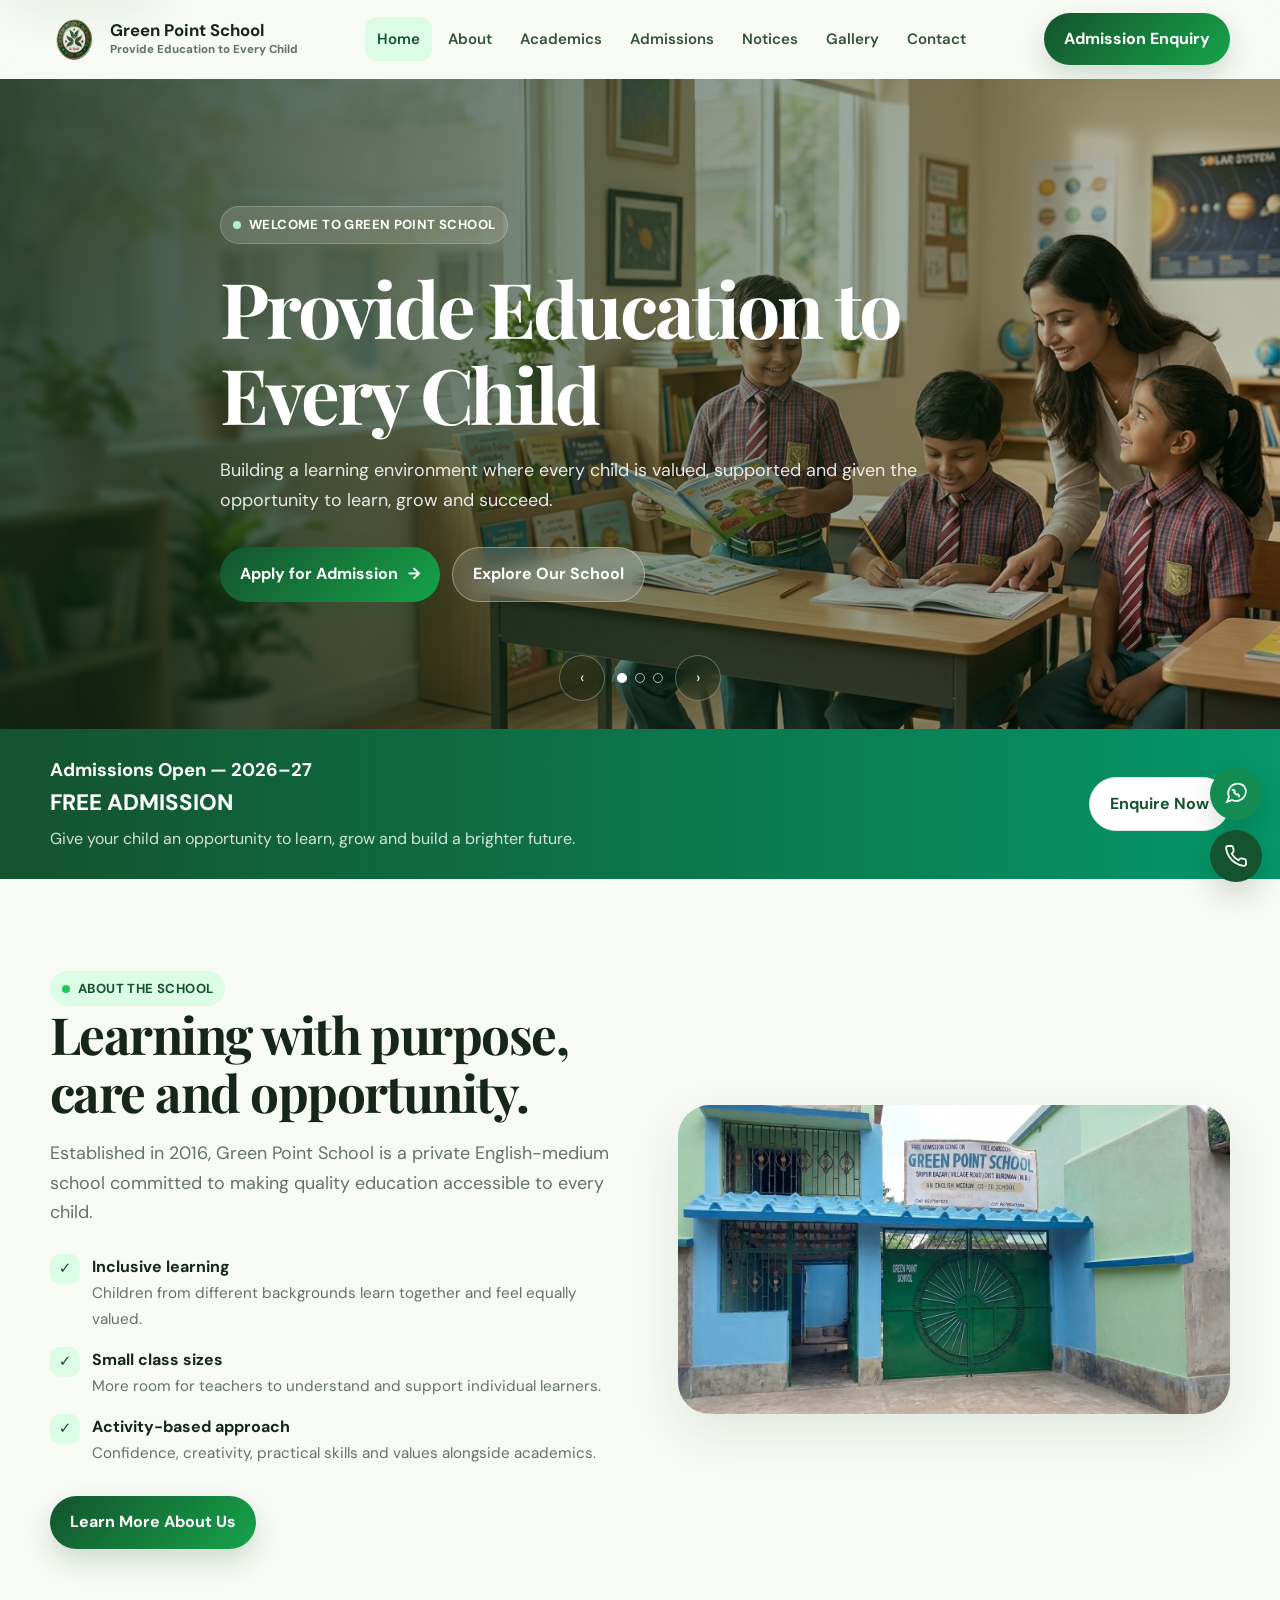
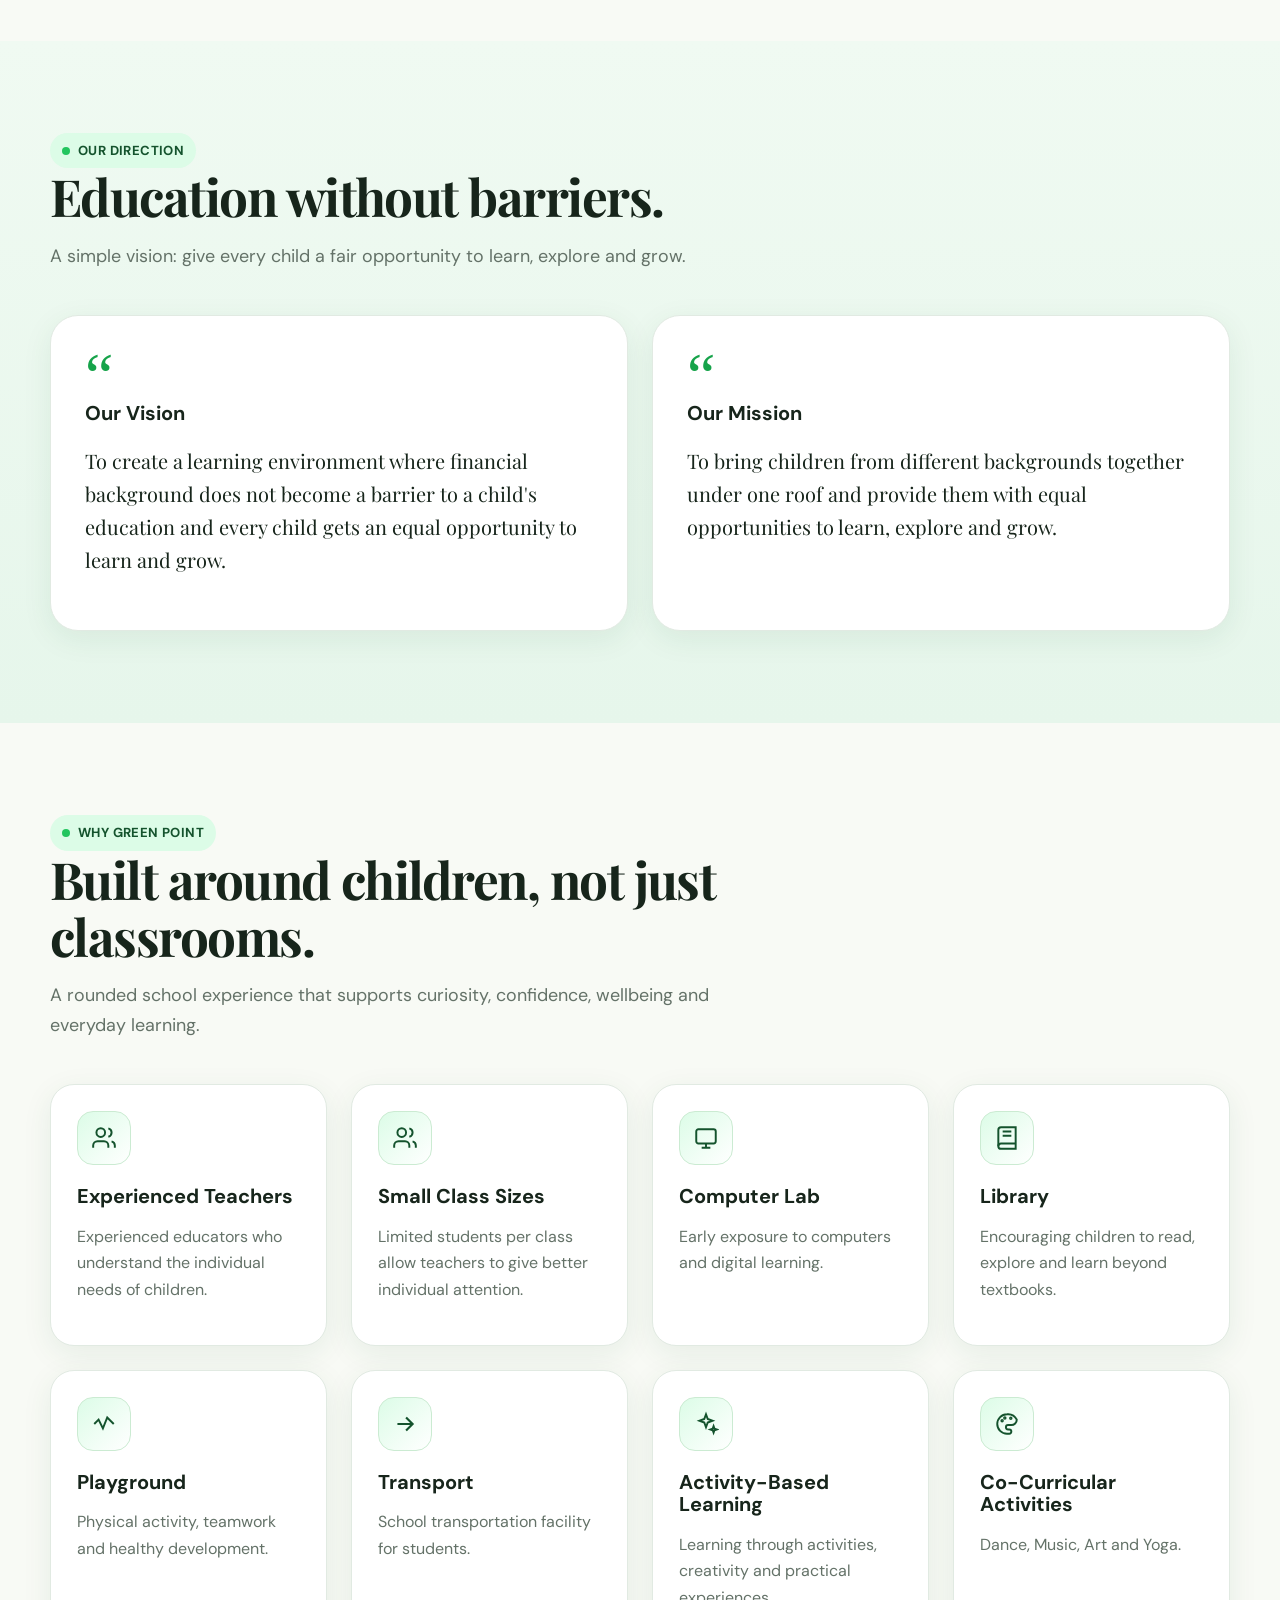
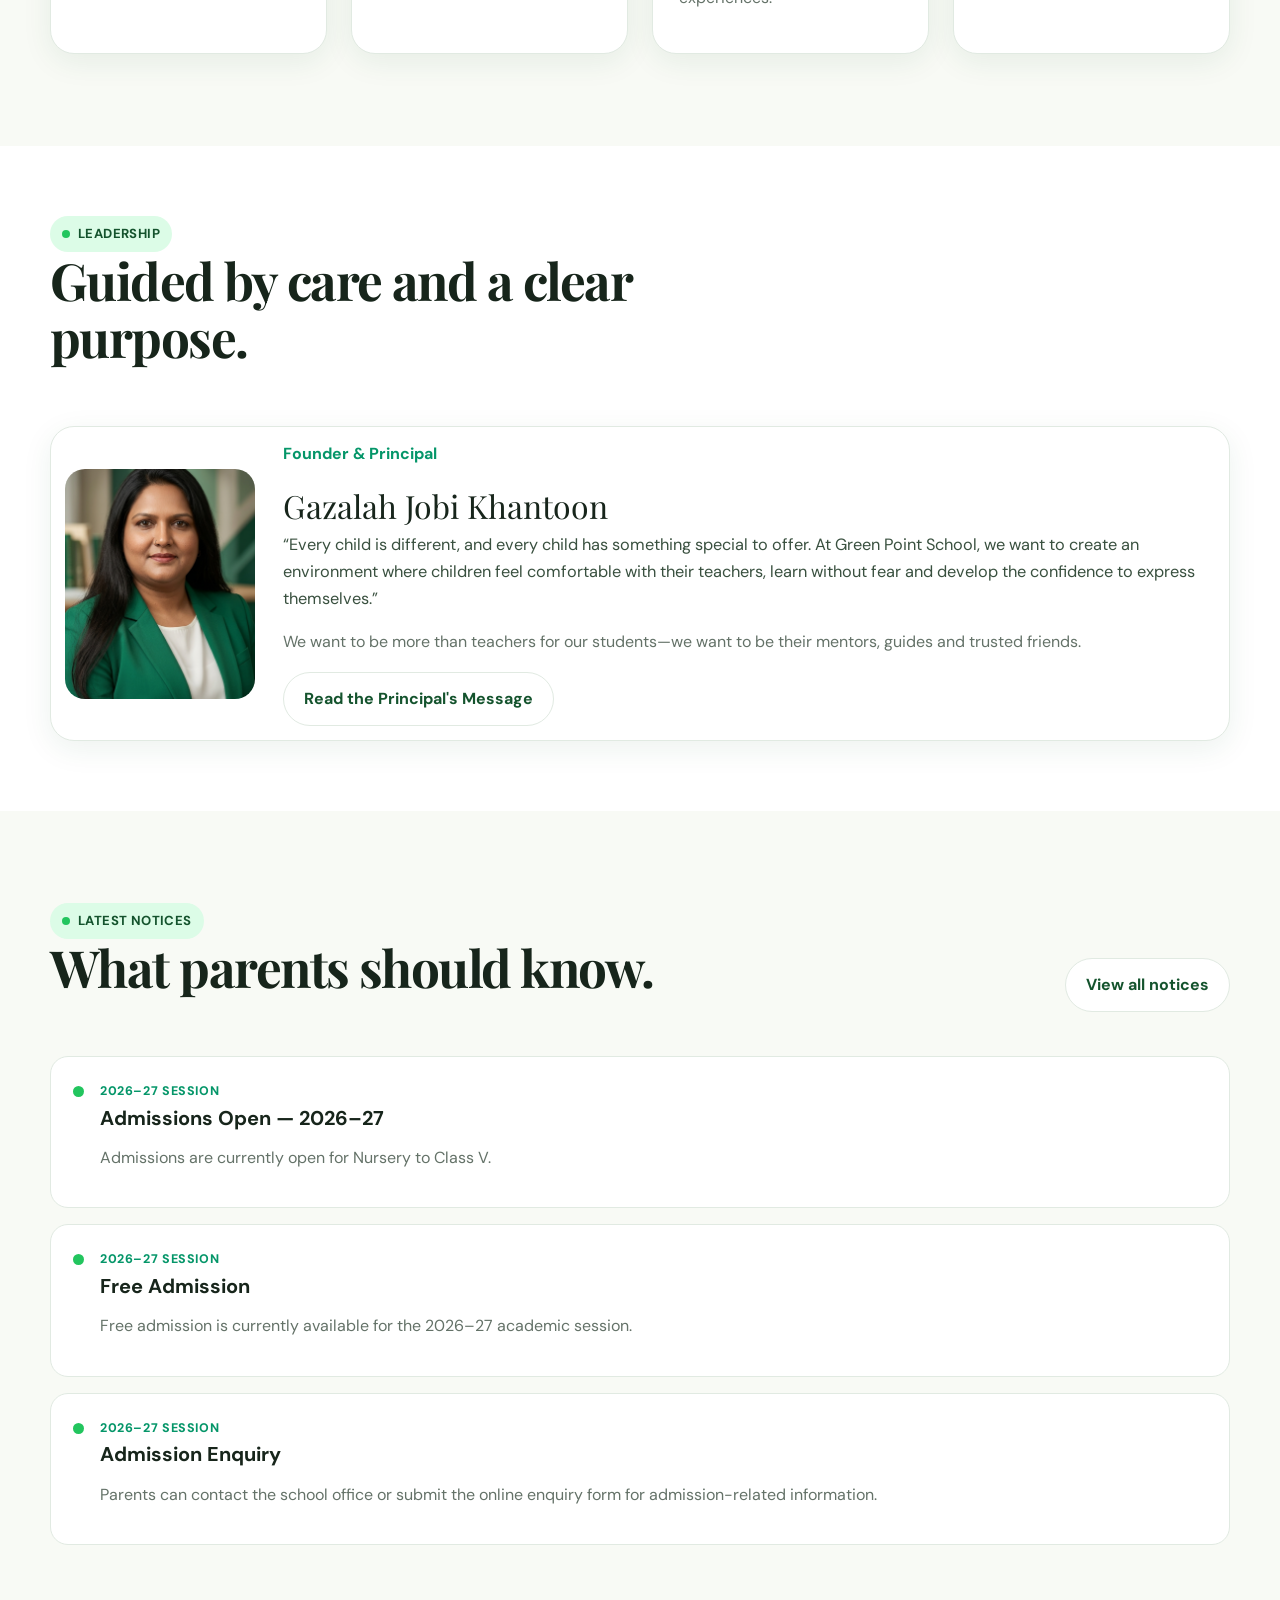
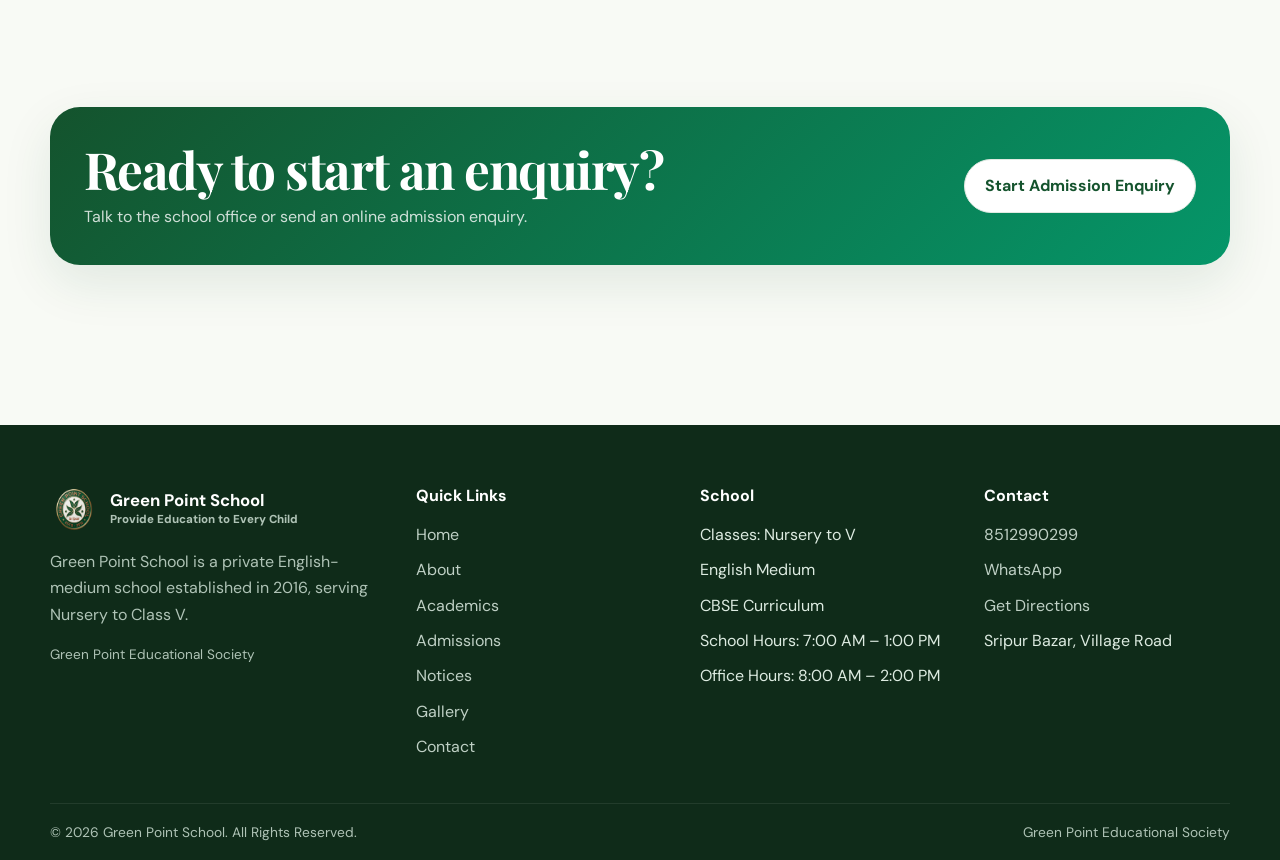
==== index.html @ 845da783 "Add files via upload" ====
<!doctype html>
<html lang="en">
<head>
<meta charset="utf-8">
<meta name="viewport" content="width=device-width, initial-scale=1">
<meta name="description" content="Green Point School, established in 2016, provides English-medium education from Nursery to Class V with a focus on accessible, child-centered and activity-based learning.">
<meta name="theme-color" content="#14532D">
<meta property="og:type" content="website">
<meta property="og:title" content="Green Point School | Quality Education for Every Child">
<meta property="og:description" content="Green Point School, established in 2016, provides English-medium education from Nursery to Class V with a focus on accessible, child-centered and activity-based learning.">
<meta property="og:url" content="https://greenpointschool.in/index.html">
<meta property="og:image" content="https://greenpointschool.in/assets/images/logo.png">
<link rel="icon" href="favicon.ico" sizes="any">
<link rel="stylesheet" href="css/style.css">
<title>Green Point School | Quality Education for Every Child</title>
</head>
<body>

<a class="skip-link" href="#main-content">Skip to content</a>
<header class="site-header"><div class="container nav">
  <a class="brand" href="index.html" aria-label="Green Point School home"><img src="assets/images/logo.png" alt="Green Point School logo"><span class="brand-text"><strong>Green Point School</strong><span>Provide Education to Every Child</span></span></a>
  <nav class="nav-links" aria-label="Primary navigation">
    <a href="index.html" class="active">Home</a><a href="about.html" class="">About</a><a href="academics.html" class="">Academics</a><a href="admissions.html" class="">Admissions</a><a href="notices.html" class="">Notices</a><a href="gallery.html" class="">Gallery</a><a href="contact.html" class="">Contact</a>
  </nav>
  <div class="nav-actions"><a class="btn btn-primary" href="admissions.html#enquiry">Admission Enquiry</a><button class="menu-toggle" type="button" aria-label="Open menu" aria-expanded="false"><span aria-hidden="true">☰</span></button></div>
</div></header>

<main id="main-content">
<section class="hero" aria-label="Welcome to Green Point School"><div class="carousel" data-carousel tabindex="0">
  <article class="slide is-active"><div class="slide-bg" style="background-image:url('assets/images/hero-1.jpg')"></div><div class="container slide-content"><span class="eyebrow">Welcome to Green Point School</span><h1>Provide Education to Every Child</h1><p>Building a learning environment where every child is valued, supported and given the opportunity to learn, grow and succeed.</p><div class="hero-actions"><a class="btn btn-primary" href="admissions.html#enquiry">Apply for Admission <span aria-hidden="true">→</span></a><a class="btn btn-ghost" href="about.html">Explore Our School</a></div></div></article>
  <article class="slide"><div class="slide-bg" style="background-image:url('assets/images/hero-2.jpg')"></div><div class="container slide-content"><span class="eyebrow">Accessible learning</span><h1>Quality Education Without Barriers</h1><p>We believe that financial circumstances should never limit a child's opportunity to receive quality education.</p><div class="hero-actions"><a class="btn btn-primary" href="about.html">Learn About Us <span aria-hidden="true">→</span></a></div></div></article>
  <article class="slide"><div class="slide-bg" style="background-image:url('assets/images/hero-3.jpg')"></div><div class="container slide-content"><span class="eyebrow">Learning beyond books</span><h1>Learn. Grow. Explore.</h1><p>From academics to creativity, sports and practical learning, we help children develop skills for life.</p><div class="hero-actions"><a class="btn btn-primary" href="academics.html">Discover Green Point School <span aria-hidden="true">→</span></a></div></div></article>
  <div class="carousel-controls"><button class="carousel-arrow" type="button" data-prev aria-label="Previous slide">‹</button><div class="carousel-dots" role="tablist" aria-label="Hero slides"><button class="carousel-dot is-active" type="button" aria-label="Go to slide 1" aria-selected="true"></button><button class="carousel-dot" type="button" aria-label="Go to slide 2" aria-selected="false"></button><button class="carousel-dot" type="button" aria-label="Go to slide 3" aria-selected="false"></button></div><button class="carousel-arrow" type="button" data-next aria-label="Next slide">›</button></div>
</div></section>
<section class="announcement"><div class="container announcement-inner"><div><strong>Admissions Open — 2026–27</strong><span class="big">FREE ADMISSION</span><p>Give your child an opportunity to learn, grow and build a brighter future.</p></div><a class="btn btn-outline" href="admissions.html#enquiry">Enquire Now</a></div></section>
<section class="section"><div class="container split"><div class="reveal"><span class="eyebrow">About the school</span><h2>Learning with purpose, care and opportunity.</h2><p class="lead">Established in 2016, Green Point School is a private English-medium school committed to making quality education accessible to every child.</p><div class="kicker-list"><div class="kicker-item"><span class="check">✓</span><div><strong>Inclusive learning</strong><span>Children from different backgrounds learn together and feel equally valued.</span></div></div><div class="kicker-item"><span class="check">✓</span><div><strong>Small class sizes</strong><span>More room for teachers to understand and support individual learners.</span></div></div><div class="kicker-item"><span class="check">✓</span><div><strong>Activity-based approach</strong><span>Confidence, creativity, practical skills and values alongside academics.</span></div></div></div><a class="btn btn-primary" href="about.html">Learn More About Us</a></div><div class="split-image reveal"><img src="assets/images/school.jpg" alt="Illustrated placeholder for the Green Point School campus"></div></div></section>
<section class="section vision"><div class="container"><div class="section-head"><div class="copy"><span class="eyebrow">Our direction</span><h2>Education without barriers.</h2><p class="lead">A simple vision: give every child a fair opportunity to learn, explore and grow.</p></div></div><div class="grid grid-2"><div class="quote-card reveal"><div class="quote-mark">“</div><h3>Our Vision</h3><p>To create a learning environment where financial background does not become a barrier to a child's education and every child gets an equal opportunity to learn and grow.</p></div><div class="quote-card reveal"><div class="quote-mark">“</div><h3>Our Mission</h3><p>To bring children from different backgrounds together under one roof and provide them with equal opportunities to learn, explore and grow.</p></div></div></div></section>
<section class="section"><div class="container"><div class="section-head"><div class="copy"><span class="eyebrow">Why Green Point</span><h2>Built around children, not just classrooms.</h2><p class="lead">A rounded school experience that supports curiosity, confidence, wellbeing and everyday learning.</p></div></div><div class="grid grid-4"><article class="card feature-card reveal"><div class="icon-wrap"><svg viewBox="0 0 24 24" fill="none" stroke="currentColor" stroke-width="1.8"><path d="M16 21v-2a4 4 0 0 0-4-4H6a4 4 0 0 0-4 4v2"/><circle cx="9" cy="7" r="4"/><path d="M22 21v-2a4 4 0 0 0-3-3.87M16 3.13a4 4 0 0 1 0 7.75"/></svg></div><h3>Experienced Teachers</h3><p class="muted">Experienced educators who understand the individual needs of children.</p></article><article class="card feature-card reveal"><div class="icon-wrap"><svg viewBox="0 0 24 24" fill="none" stroke="currentColor" stroke-width="1.8"><path d="M16 21v-2a4 4 0 0 0-4-4H6a4 4 0 0 0-4 4v2"/><circle cx="9" cy="7" r="4"/><path d="M22 21v-2a4 4 0 0 0-3-3.87M16 3.13a4 4 0 0 1 0 7.75"/></svg></div><h3>Small Class Sizes</h3><p class="muted">Limited students per class allow teachers to give better individual attention.</p></article><article class="card feature-card reveal"><div class="icon-wrap"><svg viewBox="0 0 24 24" fill="none" stroke="currentColor" stroke-width="1.8"><rect x="3" y="4" width="18" height="13" rx="2"/><path d="M8 21h8M12 17v4"/></svg></div><h3>Computer Lab</h3><p class="muted">Early exposure to computers and digital learning.</p></article><article class="card feature-card reveal"><div class="icon-wrap"><svg viewBox="0 0 24 24" fill="none" stroke="currentColor" stroke-width="1.8"><path d="M4 19.5A2.5 2.5 0 0 1 6.5 17H20"/><path d="M6.5 2H20v20H6.5A2.5 2.5 0 0 1 4 19.5v-15A2.5 2.5 0 0 1 6.5 2Z"/><path d="M8 6h8M8 10h8"/></svg></div><h3>Library</h3><p class="muted">Encouraging children to read, explore and learn beyond textbooks.</p></article><article class="card feature-card reveal"><div class="icon-wrap"><svg viewBox="0 0 24 24" fill="none" stroke="currentColor" stroke-width="1.8"><path d="m3 12 4-4 4 8 4-10 6 6"/></svg></div><h3>Playground</h3><p class="muted">Physical activity, teamwork and healthy development.</p></article><article class="card feature-card reveal"><div class="icon-wrap"><svg viewBox="0 0 24 24" fill="none" stroke="currentColor" stroke-width="2"><path d="M5 12h14M13 6l6 6-6 6"/></svg></div><h3>Transport</h3><p class="muted">School transportation facility for students.</p></article><article class="card feature-card reveal"><div class="icon-wrap"><svg viewBox="0 0 24 24" fill="none" stroke="currentColor" stroke-width="1.8"><path d="m12 3 1.6 4.4L18 9l-4.4 1.6L12 15l-1.6-4.4L6 9l4.4-1.6L12 3Z"/><path d="m19 14 .8 2.2L22 17l-2.2.8L19 20l-.8-2.2L16 17l2.2-.8L19 14Z"/></svg></div><h3>Activity-Based Learning</h3><p class="muted">Learning through activities, creativity and practical experiences.</p></article><article class="card feature-card reveal"><div class="icon-wrap"><svg viewBox="0 0 24 24" fill="none" stroke="currentColor" stroke-width="1.8"><path d="M12 3a9 9 0 1 0 0 18h2a2 2 0 1 0 0-4h-1a2 2 0 0 1 0-4h3a5 5 0 0 0 5-5 9 9 0 0 0-9-5Z"/><circle cx="7.5" cy="9" r=".7"/><circle cx="10" cy="6.5" r=".7"/><circle cx="15.5" cy="6.7" r=".7"/></svg></div><h3>Co-Curricular Activities</h3><p class="muted">Dance, Music, Art and Yoga.</p></article></div></div></section>
<section class="section section-tight surface"><div class="container"><div class="section-head"><div class="copy"><span class="eyebrow">Leadership</span><h2>Guided by care and a clear purpose.</h2></div></div><article class="card person-card reveal"><img src="assets/images/principal.jpg" alt="Illustrated placeholder portrait of Gazalah Jobi Khantoon"><div><div class="role">Founder & Principal</div><div class="name">Gazalah Jobi Khantoon</div><blockquote>“Every child is different, and every child has something special to offer. At Green Point School, we want to create an environment where children feel comfortable with their teachers, learn without fear and develop the confidence to express themselves.”</blockquote><p class="muted">We want to be more than teachers for our students—we want to be their mentors, guides and trusted friends.</p><a class="btn btn-outline" href="about.html#principal">Read the Principal's Message</a></div></article></div></section>
<section class="section"><div class="container"><div class="section-head"><div class="copy"><span class="eyebrow">Latest notices</span><h2>What parents should know.</h2></div><a class="btn btn-outline" href="notices.html">View all notices</a></div><div class="notice-list"><article class="notice reveal"><span class="dot" aria-hidden="true"></span><div><time>2026–27 Session</time><h3>Admissions Open — 2026–27</h3><p class="muted">Admissions are currently open for Nursery to Class V.</p></div></article><article class="notice reveal"><span class="dot" aria-hidden="true"></span><div><time>2026–27 Session</time><h3>Free Admission</h3><p class="muted">Free admission is currently available for the 2026–27 academic session.</p></div></article><article class="notice reveal"><span class="dot" aria-hidden="true"></span><div><time>2026–27 Session</time><h3>Admission Enquiry</h3><p class="muted">Parents can contact the school office or submit the online enquiry form for admission-related information.</p></div></article></div></div></section>
<section class="section-tight"><div class="container cta-band"><div><h2>Ready to start an enquiry?</h2><p>Talk to the school office or send an online admission enquiry.</p></div><a class="btn btn-outline" href="admissions.html#enquiry">Start Admission Enquiry</a></div></section>
</main>

<footer class="site-footer"><div class="container footer-top">
  <div class="footer-brand"><a class="brand" href="index.html"><img src="assets/images/logo.png" alt="Green Point School logo"><span class="brand-text"><strong style="color:#fff">Green Point School</strong><span style="color:#AFC3B6">Provide Education to Every Child</span></span></a><p>Green Point School is a private English-medium school established in 2016, serving Nursery to Class V.</p><p class="social-note">Green Point Educational Society</p></div>
  <div class="footer-col"><h3>Quick Links</h3><div class="footer-links"><a href="index.html">Home</a><a href="about.html">About</a><a href="academics.html">Academics</a><a href="admissions.html">Admissions</a><a href="notices.html">Notices</a><a href="gallery.html">Gallery</a><a href="contact.html">Contact</a></div></div>
  <div class="footer-col"><h3>School</h3><div class="footer-links"><span>Classes: Nursery to V</span><span>English Medium</span><span>CBSE Curriculum</span><span>School Hours: 7:00 AM – 1:00 PM</span><span>Office Hours: 8:00 AM – 2:00 PM</span></div></div>
  <div class="footer-col"><h3>Contact</h3><div class="footer-links"><a href="tel:+918512990299">8512990299</a><a href="https://wa.me/918512990299?text=Hello%2C%20I%20would%20like%20to%20enquire%20about%20Green%20Point%20School." target="_blank" rel="noopener">WhatsApp</a><a href="https://maps.app.goo.gl/cRC63oE7Xz1ttRHz8" target="_blank" rel="noopener">Get Directions</a><span>Sripur Bazar, Village Road</span></div></div>
</div><div class="container footer-bottom"><span>© <span data-current-year>2026</span> Green Point School. All Rights Reserved.</span><span>Green Point Educational Society</span></div></footer>
<div class="floating-actions" aria-label="Quick contact"><a class="float-btn float-wa" href="https://wa.me/918512990299?text=Hello%2C%20I%20would%20like%20to%20enquire%20about%20Green%20Point%20School." target="_blank" rel="noopener" aria-label="Chat on WhatsApp"><svg viewBox="0 0 24 24" fill="none" stroke="currentColor" stroke-width="1.8"><path d="M20 4a9.5 9.5 0 0 0-15 11l-2 5 5-2a9.5 9.5 0 0 0 12-14Z"/><path d="M8 8.5c.4-.8 1-.8 1.4-.6l1 .7c.3.2.4.5.2.9l-.4.8c.6 1 1.4 1.8 2.5 2.4l.7-.4c.4-.2.7-.1.9.2l.7 1c.3.4.2 1-.6 1.4"/></svg></a><a class="float-btn float-call" href="tel:+918512990299" aria-label="Call Green Point School"><svg viewBox="0 0 24 24" fill="none" stroke="currentColor" stroke-width="1.8"><path d="M22 16.9v3a2 2 0 0 1-2.2 2 19.8 19.8 0 0 1-8.6-3.1 19.5 19.5 0 0 1-6-6A19.8 19.8 0 0 1 2.1 4.2 2 2 0 0 1 4.1 2h3a2 2 0 0 1 2 1.7l.5 2.8a2 2 0 0 1-.6 1.8L7.7 9.6a16 16 0 0 0 6.7 6.7l1.3-1.3a2 2 0 0 1 1.8-.6l2.8.5A2 2 0 0 1 22 16.9Z"/></svg></a></div>

<script src="js/config.js"></script><script src="js/script.js"></script>
</body>
</html>
---- css/style.css ----
@import url('https://fonts.googleapis.com/css2?family=DM+Sans:wght@400;500;600;700&family=Playfair+Display:wght@600;700&display=swap');
:root{--deep:#14532D;--green:#16A34A;--emerald:#059669;--lime:#22C55E;--light:#DCFCE7;--cream:#F8FAF5;--ink:#17251B;--muted:#647268;--white:#fff;--line:#E1EAE2;--shadow:0 18px 50px rgba(20,83,45,.10);--shadow-soft:0 8px 30px rgba(20,83,45,.08);--radius:24px;--radius-sm:16px;--container:1180px}
*{box-sizing:border-box}html{scroll-behavior:smooth}body{margin:0;font-family:'DM Sans',system-ui,-apple-system,BlinkMacSystemFont,'Segoe UI',sans-serif;color:var(--ink);background:var(--cream);line-height:1.65;overflow-x:hidden}img{max-width:100%;display:block}a{color:inherit;text-decoration:none}button,input,select,textarea{font:inherit}button{cursor:pointer}.container{width:min(var(--container),calc(100% - 32px));margin-inline:auto}.section{padding:92px 0}.section-tight{padding:70px 0}.eyebrow{display:inline-flex;align-items:center;gap:8px;padding:7px 12px;border-radius:999px;background:var(--light);color:var(--deep);font-weight:700;font-size:.82rem;letter-spacing:.03em;text-transform:uppercase}.eyebrow::before{content:'';width:8px;height:8px;border-radius:50%;background:var(--lime)}h1,h2,h3,h4{line-height:1.12;margin:0 0 16px}h1,h2{font-family:'Playfair Display',Georgia,serif}h1{font-size:clamp(3rem,6vw,5.6rem);letter-spacing:-.04em}h2{font-size:clamp(2.2rem,4vw,3.4rem);letter-spacing:-.03em}h3{font-size:1.25rem}.lead{font-size:1.12rem;color:var(--muted);max-width:690px}.muted{color:var(--muted)}.center{text-align:center}.section-head{display:flex;justify-content:space-between;gap:30px;align-items:end;margin-bottom:44px}.section-head .copy{max-width:720px}.section-head p{margin:0}.grid{display:grid;gap:24px}.grid-2{grid-template-columns:repeat(2,minmax(0,1fr))}.grid-3{grid-template-columns:repeat(3,minmax(0,1fr))}.grid-4{grid-template-columns:repeat(4,minmax(0,1fr))}
.btn{display:inline-flex;align-items:center;justify-content:center;gap:10px;border:none;border-radius:999px;padding:13px 20px;font-weight:700;transition:.25s ease;min-height:46px}.btn-primary{background:linear-gradient(135deg,var(--deep),var(--green));color:var(--white);box-shadow:0 12px 26px rgba(20,83,45,.18)}.btn-primary:hover{transform:translateY(-2px);box-shadow:0 16px 30px rgba(20,83,45,.22)}.btn-ghost{background:rgba(255,255,255,.14);color:#fff;border:1px solid rgba(255,255,255,.36);backdrop-filter:blur(10px)}.btn-ghost:hover{background:rgba(255,255,255,.22)}.btn-outline{background:#fff;color:var(--deep);border:1px solid var(--line)}.btn-outline:hover{border-color:var(--green);transform:translateY(-2px)}.btn-block{width:100%}.btn-icon{width:44px;height:44px;border-radius:50%;padding:0}
.skip-link{position:fixed;left:14px;top:12px;background:#fff;color:var(--deep);padding:10px 14px;border-radius:10px;transform:translateY(-150%);z-index:10000;box-shadow:var(--shadow)}.skip-link:focus{transform:none}.sr-only{position:absolute;width:1px;height:1px;padding:0;margin:-1px;overflow:hidden;clip:rect(0,0,0,0);white-space:nowrap;border:0}
.site-header{position:sticky;top:0;z-index:900;background:rgba(248,250,245,.86);backdrop-filter:blur(14px);border-bottom:1px solid transparent;transition:.25s ease}.site-header.is-scrolled{box-shadow:0 8px 30px rgba(20,83,45,.08);border-bottom-color:rgba(20,83,45,.08)}.nav{height:78px;display:flex;align-items:center;justify-content:space-between;gap:20px}.brand{display:flex;align-items:center;gap:12px;font-weight:800}.brand img{width:48px;height:48px;border-radius:50%}.brand-text{display:flex;flex-direction:column;line-height:1.05}.brand-text strong{font-size:1.05rem}.brand-text span{font-size:.72rem;color:var(--muted);margin-top:4px}.nav-links{display:flex;align-items:center;gap:4px}.nav-links a{padding:10px 12px;border-radius:12px;font-size:.94rem;font-weight:600;color:#36513d}.nav-links a:hover,.nav-links a.active{background:var(--light);color:var(--deep)}.nav-actions{display:flex;align-items:center;gap:10px}.menu-toggle{display:none;border:0;background:#fff;color:var(--deep);width:44px;height:44px;border-radius:12px;box-shadow:var(--shadow-soft)}
.hero{position:relative;isolation:isolate}.carousel{position:relative;min-height:650px;overflow:hidden;background:var(--deep)}.slide{position:absolute;inset:0;opacity:0;visibility:hidden;transform:scale(1.02);transition:opacity .75s ease,transform 1.15s ease;display:flex;align-items:center}.slide.is-active{opacity:1;visibility:visible;transform:scale(1)}.slide::after{content:'';position:absolute;inset:0;background:linear-gradient(90deg,rgba(8,38,20,.82) 0%,rgba(8,38,20,.55) 42%,rgba(8,38,20,.18) 100%)}.slide-bg{position:absolute;inset:0;background-position:center;background-size:cover}.slide-content{position:relative;z-index:2;color:#fff;width:min(840px,calc(100% - 40px));padding:120px 0}.slide-content .eyebrow{background:rgba(255,255,255,.14);color:#fff;border:1px solid rgba(255,255,255,.2)}.slide-content .eyebrow::before{background:#A7F3D0}.slide-content h1{max-width:780px;margin-top:20px}.slide-content p{max-width:700px;font-size:1.12rem;color:rgba(255,255,255,.88);margin:20px 0 32px}.hero-actions{display:flex;gap:12px;flex-wrap:wrap}.carousel-controls{position:absolute;z-index:4;left:50%;bottom:28px;transform:translateX(-50%);display:flex;align-items:center;gap:12px}.carousel-dots{display:flex;gap:8px}.carousel-dot{width:10px;height:10px;border-radius:50%;border:1px solid rgba(255,255,255,.65);background:transparent;padding:0}.carousel-dot.is-active{background:#fff}.carousel-arrow{width:46px;height:46px;border-radius:50%;border:1px solid rgba(255,255,255,.3);color:#fff;background:rgba(6,32,16,.26);backdrop-filter:blur(10px)}.carousel-arrow:hover{background:rgba(6,32,16,.5)}
.announcement{padding:26px 0;background:linear-gradient(90deg,var(--deep),var(--emerald));color:#fff}.announcement-inner{display:flex;align-items:center;justify-content:space-between;gap:24px}.announcement strong{display:block;font-size:1.15rem}.announcement .big{font-size:1.4rem;font-weight:800}.announcement p{margin:4px 0 0;color:rgba(255,255,255,.82)}
.card{background:#fff;border:1px solid var(--line);border-radius:var(--radius);box-shadow:var(--shadow-soft)}.card-pad{padding:28px}.image-card{overflow:hidden}.image-card img{aspect-ratio:16/10;object-fit:cover}.image-card .card-pad{padding:24px}.split{display:grid;grid-template-columns:1.02fr .98fr;gap:54px;align-items:center}.split.reverse{grid-template-columns:.98fr 1.02fr}.split-image{border-radius:32px;overflow:hidden;box-shadow:var(--shadow)}.split-image img{width:100%;height:100%;object-fit:cover}.kicker-list{display:grid;gap:14px;margin:26px 0 30px}.kicker-item{display:flex;gap:12px;align-items:flex-start}.kicker-item .check{width:30px;height:30px;border-radius:10px;display:grid;place-items:center;background:var(--light);color:var(--deep);font-weight:900;flex:0 0 auto}.kicker-item strong{display:block}.kicker-item span{color:var(--muted);font-size:.95rem}.pill-row{display:flex;gap:10px;flex-wrap:wrap}.pill{display:inline-flex;align-items:center;gap:8px;padding:10px 14px;border-radius:999px;background:#fff;border:1px solid var(--line);font-weight:700;color:#36513d}
.vision{background:linear-gradient(180deg,#F0FAF2 0%,#E6F6EB 100%)}.quote-card{padding:34px;border-radius:28px;background:#fff;border:1px solid var(--line);box-shadow:var(--shadow-soft);height:100%}.quote-mark{font-family:Georgia,serif;font-size:4rem;line-height:.8;color:var(--green)}.quote-card p{font-family:'Playfair Display',Georgia,serif;font-size:1.25rem}.feature-card{padding:26px;height:100%;transition:.25s ease}.feature-card:hover{transform:translateY(-6px);box-shadow:var(--shadow)}.icon-wrap{width:54px;height:54px;border-radius:16px;background:linear-gradient(135deg,var(--light),#fff);border:1px solid #CBEBD2;display:grid;place-items:center;color:var(--deep);margin-bottom:20px}.icon-wrap svg{width:26px;height:26px}.mini-meta{font-size:.86rem;color:var(--muted)}
.person-card{padding:14px;display:grid;grid-template-columns:190px 1fr;gap:28px;align-items:center}.person-card img{width:190px;height:230px;object-fit:cover;border-radius:20px}.person-card blockquote{margin:0;color:#39503f;font-size:1.02rem}.person-card .role{font-weight:700;color:var(--emerald);margin-bottom:12px}.person-card .name{font-family:'Playfair Display',Georgia,serif;font-size:2rem}
.page-hero{padding:86px 0 68px;background:radial-gradient(circle at 85% 10%,rgba(34,197,94,.22),transparent 28%),linear-gradient(135deg,#EAF7ED,#F8FAF5);border-bottom:1px solid var(--line)}.page-hero .lead{max-width:760px}.breadcrumbs{display:flex;gap:8px;align-items:center;flex-wrap:wrap;font-size:.86rem;color:var(--muted);margin-top:18px}.breadcrumbs a{color:var(--deep);font-weight:600}.surface{background:#fff}
.timeline{position:relative;margin-top:20px}.timeline::before{content:'';position:absolute;left:25px;top:20px;bottom:20px;width:2px;background:#CFEAD5}.step{position:relative;display:flex;gap:20px;padding:12px 0}.step-no{width:52px;height:52px;border-radius:50%;background:linear-gradient(135deg,var(--deep),var(--green));color:#fff;display:grid;place-items:center;font-weight:800;flex:0 0 auto;box-shadow:0 10px 20px rgba(20,83,45,.18)}.step-content{padding:7px 0}.step-content strong{font-size:1.08rem}.step-content p{margin:5px 0 0;color:var(--muted)}
.table-wrap{overflow:auto;border-radius:22px;border:1px solid var(--line);box-shadow:var(--shadow-soft)}table{border-collapse:collapse;width:100%;min-width:520px;background:#fff}th,td{padding:18px 20px;border-bottom:1px solid var(--line);text-align:left}th{background:#F0F8F2;color:var(--deep);font-weight:800}tbody tr:hover{background:#FAFDFB}tbody tr:last-child td{border-bottom:0}.price{font-weight:800;color:var(--green)}
.form-card{padding:30px}.form-grid{display:grid;grid-template-columns:repeat(2,minmax(0,1fr));gap:18px}.field{display:grid;gap:8px}.field.full{grid-column:1/-1}.field label{font-weight:700;font-size:.92rem}.field input,.field select,.field textarea{width:100%;padding:13px 14px;border-radius:14px;border:1px solid #CBD8CE;background:#fff;color:var(--ink);outline:none;transition:.2s ease}.field input:focus,.field select:focus,.field textarea:focus{border-color:var(--green);box-shadow:0 0 0 4px rgba(34,197,94,.12)}.field textarea{min-height:130px;resize:vertical}.form-actions{display:flex;align-items:center;justify-content:space-between;gap:14px;margin-top:6px;flex-wrap:wrap}.status{padding:13px 14px;border-radius:14px;font-weight:600;display:none}.status.show{display:block}.status.success{background:#EAF8EE;color:#14602F;border:1px solid #BFE8C9}.status.error{background:#FFF3F2;color:#8A2921;border:1px solid #F2C2BD}.status.info{background:#EFF7FF;color:#205379;border:1px solid #CBE4F7}.honeypot{position:absolute!important;left:-5000px!important;top:auto!important;width:1px!important;height:1px!important;overflow:hidden}
.notice-list{display:grid;gap:16px}.notice{padding:20px 22px;background:#fff;border:1px solid var(--line);border-radius:18px;display:flex;gap:16px;align-items:flex-start}.notice .dot{width:11px;height:11px;border-radius:50%;background:var(--lime);margin-top:9px;flex:0 0 auto}.notice time{display:inline-block;color:var(--emerald);font-size:.78rem;font-weight:800;text-transform:uppercase;letter-spacing:.05em;margin-bottom:5px}
.gallery-grid{display:grid;grid-template-columns:repeat(4,minmax(0,1fr));gap:16px}.gallery-item{position:relative;overflow:hidden;border-radius:20px;background:#ddd;aspect-ratio:1.15;cursor:pointer}.gallery-item img{width:100%;height:100%;object-fit:cover;transition:.4s ease}.gallery-item::after{content:'View image';position:absolute;inset:auto 12px 12px 12px;padding:8px 10px;border-radius:10px;background:rgba(0,0,0,.46);color:#fff;opacity:0;transform:translateY(8px);transition:.25s ease;text-align:center;font-size:.82rem;font-weight:700;backdrop-filter:blur(8px)}.gallery-item:hover img{transform:scale(1.06)}.gallery-item:hover::after,.gallery-item:focus-visible::after{opacity:1;transform:none}.lightbox{position:fixed;inset:0;background:rgba(5,17,9,.9);z-index:2000;display:none;align-items:center;justify-content:center;padding:28px}.lightbox.is-open{display:flex}.lightbox figure{margin:0;max-width:min(1100px,94vw);max-height:90vh;display:flex;flex-direction:column;gap:12px}.lightbox img{max-height:78vh;width:auto;max-width:100%;border-radius:20px;box-shadow:0 30px 80px rgba(0,0,0,.45)}.lightbox figcaption{color:#fff;text-align:center}.lightbox-close,.lightbox-prev,.lightbox-next{position:fixed;width:48px;height:48px;border-radius:50%;border:1px solid rgba(255,255,255,.22);color:#fff;background:rgba(0,0,0,.28);backdrop-filter:blur(8px)}.lightbox-close{top:22px;right:22px}.lightbox-prev{left:22px;top:50%;transform:translateY(-50%)}.lightbox-next{right:22px;top:50%;transform:translateY(-50%)}
.faq{display:grid;gap:12px}.faq-item{background:#fff;border:1px solid var(--line);border-radius:18px;overflow:hidden}.faq-q{width:100%;display:flex;align-items:center;justify-content:space-between;gap:20px;background:transparent;border:0;padding:20px 22px;text-align:left;font-weight:800;color:var(--ink)}.faq-q span:last-child{font-size:1.4rem;color:var(--green);transition:.2s ease}.faq-item.open .faq-q span:last-child{transform:rotate(45deg)}.faq-a{display:grid;grid-template-rows:0fr;transition:.25s ease}.faq-a>div{overflow:hidden}.faq-item.open .faq-a{grid-template-rows:1fr}.faq-a p{padding:0 22px 20px;margin:0;color:var(--muted)}
.contact-grid{display:grid;grid-template-columns:.86fr 1.14fr;gap:26px}.contact-stack{display:grid;gap:16px}.contact-item{display:flex;gap:14px;align-items:flex-start;padding:20px;border:1px solid var(--line);border-radius:18px;background:#fff}.contact-item .icon-wrap{margin:0;width:48px;height:48px;border-radius:14px;flex:0 0 auto}.map-frame{min-height:320px;border-radius:28px;overflow:hidden;border:1px solid var(--line);background:linear-gradient(135deg,#E7F5EA,#F7FAF7);display:grid;place-items:center;padding:26px;text-align:center}.map-frame .map-placeholder{max-width:500px}.map-visual{width:100%;height:160px;border-radius:20px;background:repeating-linear-gradient(45deg,#DDEFE2 0 14px,#E8F6EC 14px 28px);border:1px solid #CDE4D3;position:relative;overflow:hidden;margin-bottom:18px}.map-visual::before,.map-visual::after{content:'';position:absolute;height:2px;width:150%;left:-25%;background:rgba(20,83,45,.22);transform:rotate(-22deg)}.map-visual::before{top:42px}.map-visual::after{top:96px;transform:rotate(18deg)}
.cta-band{padding:34px;border-radius:30px;background:linear-gradient(135deg,var(--deep),var(--emerald));color:#fff;display:flex;justify-content:space-between;align-items:center;gap:24px;box-shadow:var(--shadow)}.cta-band h2{margin-bottom:6px}.cta-band p{margin:0;color:rgba(255,255,255,.8)}
.site-footer{background:#0F2B19;color:#DDEBE1;margin-top:90px}.footer-top{padding:60px 0 42px;display:grid;grid-template-columns:1.2fr .9fr .9fr .9fr;gap:38px}.footer-brand p{color:#AFC3B6;max-width:360px}.footer-col h3{font:700 1rem 'DM Sans',sans-serif;margin-bottom:16px;color:#fff}.footer-links{display:grid;gap:9px}.footer-links a{color:#BFD0C5}.footer-links a:hover{color:#fff}.footer-bottom{border-top:1px solid rgba(255,255,255,.08);padding:17px 0;display:flex;justify-content:space-between;gap:20px;flex-wrap:wrap;color:#AFC3B6;font-size:.86rem}.social-note{font-size:.85rem;color:#AFC3B6}
.floating-actions{position:fixed;right:18px;bottom:18px;z-index:850;display:grid;gap:10px}.float-btn{width:52px;height:52px;border-radius:50%;display:grid;place-items:center;color:#fff;box-shadow:0 14px 30px rgba(0,0,0,.14);transition:.2s ease}.float-btn:hover{transform:translateY(-3px)}.float-wa{background:#128C50}.float-call{background:#14532D}.float-btn svg{width:24px;height:24px}
.reveal{opacity:0;transform:translateY(18px);transition:.6s ease}.reveal.is-visible{opacity:1;transform:none}@media (prefers-reduced-motion:reduce){html{scroll-behavior:auto}.reveal,.slide,.feature-card,.gallery-item img{transition:none!important}.carousel{scroll-behavior:auto}}
@media (max-width:1050px){.nav-links{position:fixed;inset:78px 16px auto 16px;display:none;flex-direction:column;align-items:stretch;background:rgba(255,255,255,.97);border:1px solid var(--line);border-radius:20px;padding:10px;box-shadow:var(--shadow);backdrop-filter:blur(12px)}.nav-links.open{display:flex}.nav-links a{padding:13px 14px}.nav-actions .btn{display:none}.menu-toggle{display:inline-grid;place-items:center}.split,.split.reverse{grid-template-columns:1fr}.grid-4{grid-template-columns:repeat(2,minmax(0,1fr))}.gallery-grid{grid-template-columns:repeat(3,minmax(0,1fr))}.footer-top{grid-template-columns:repeat(2,minmax(0,1fr))}.contact-grid{grid-template-columns:1fr}}
@media (max-width:720px){.section{padding:70px 0}.section-tight{padding:56px 0}.container{width:min(var(--container),calc(100% - 24px))}.brand-text span{display:none}.nav{height:70px}.nav-links{inset:70px 12px auto 12px}.carousel{min-height:590px}.slide-content{padding:96px 0 118px}.slide-content h1{font-size:clamp(2.5rem,11vw,4rem)}.slide-content p{font-size:1rem}.carousel-controls{bottom:20px}.announcement-inner{flex-direction:column;align-items:flex-start}.section-head{display:block}.section-head .copy{margin-bottom:20px}.grid-3,.grid-4{grid-template-columns:1fr}.person-card{grid-template-columns:1fr}.person-card img{width:100%;height:auto;aspect-ratio:4/3}.form-grid{grid-template-columns:1fr}.gallery-grid{grid-template-columns:repeat(2,minmax(0,1fr))}.cta-band{flex-direction:column;align-items:flex-start}.footer-top{grid-template-columns:1fr}.floating-actions{right:12px;bottom:12px}.float-btn{width:48px;height:48px}}
@media (max-width:460px){h1{font-size:2.55rem}.hero-actions{display:grid}.hero-actions .btn{width:100%}.gallery-grid{grid-template-columns:1fr}.lightbox{padding:18px}.lightbox-prev{left:8px}.lightbox-next{right:8px}.lightbox-close{top:10px;right:10px}.lightbox-prev,.lightbox-next{width:42px;height:42px}.table-wrap{border-radius:16px}}
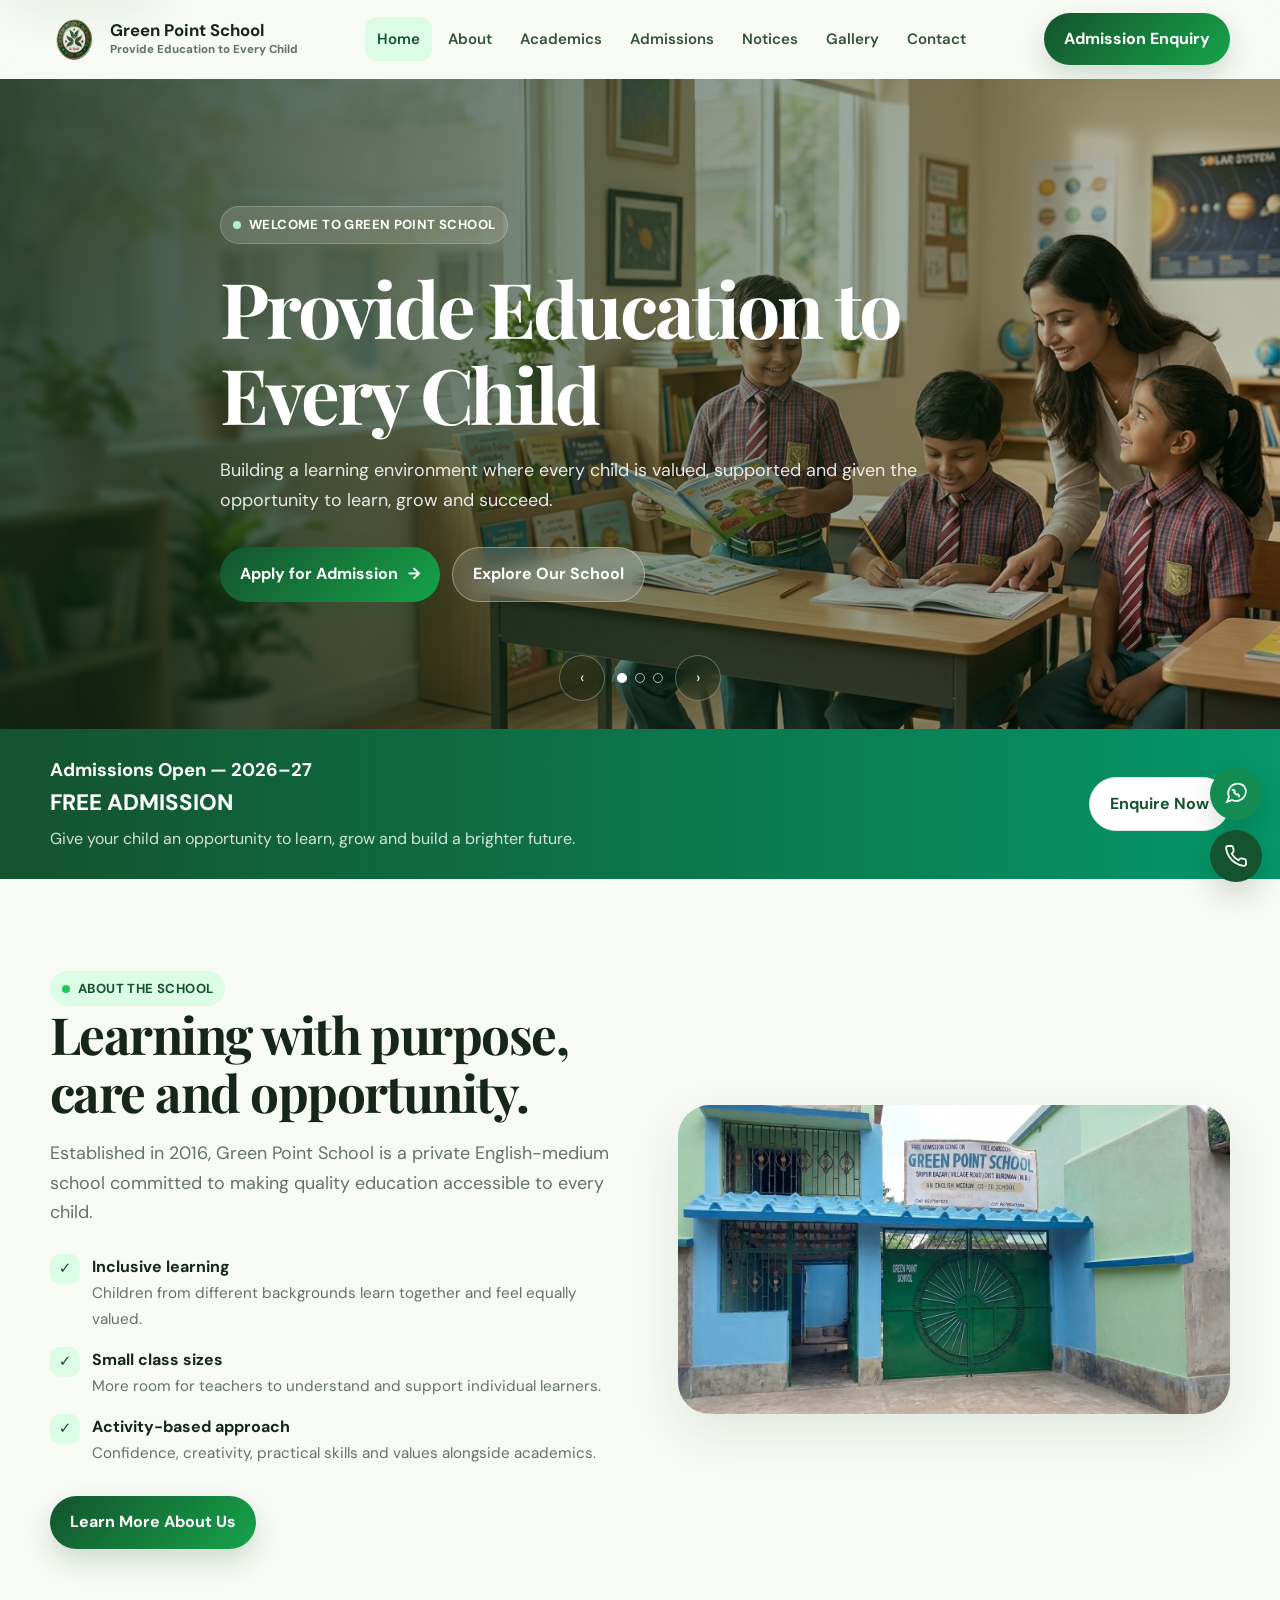
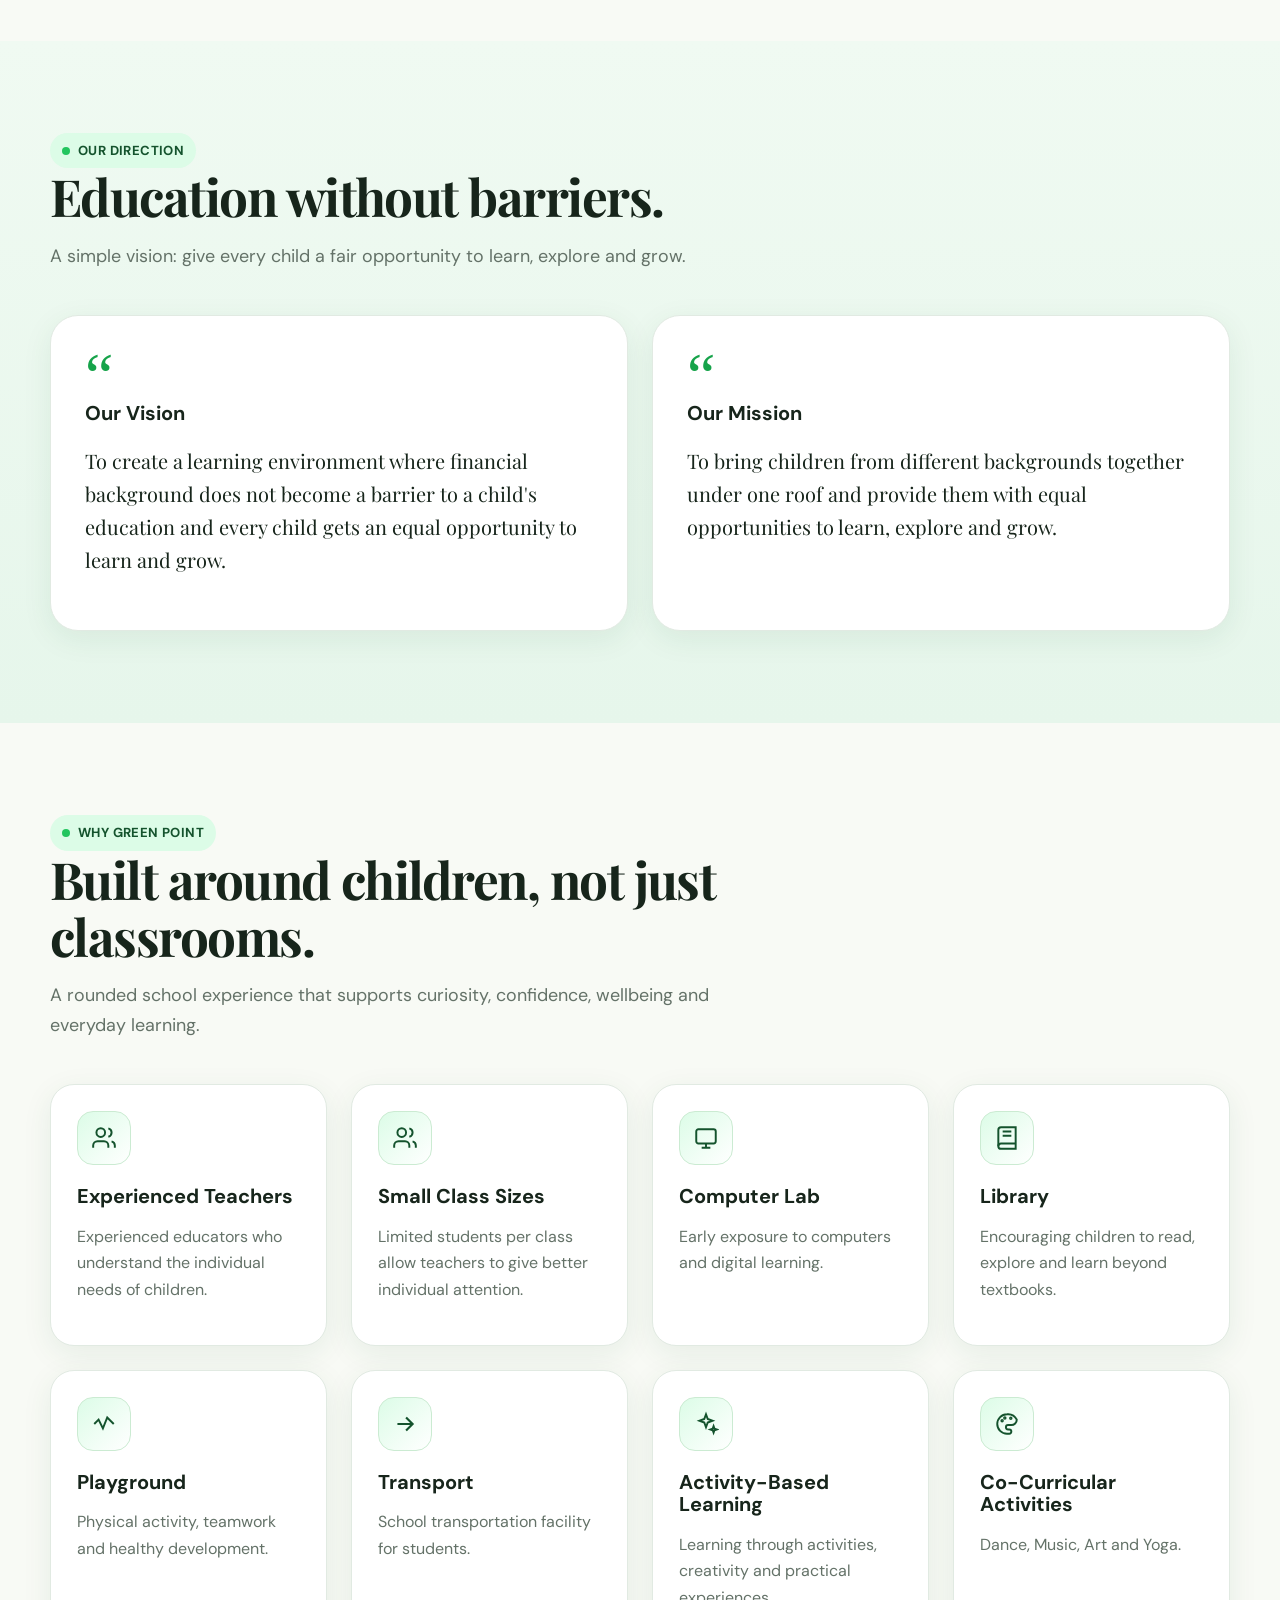
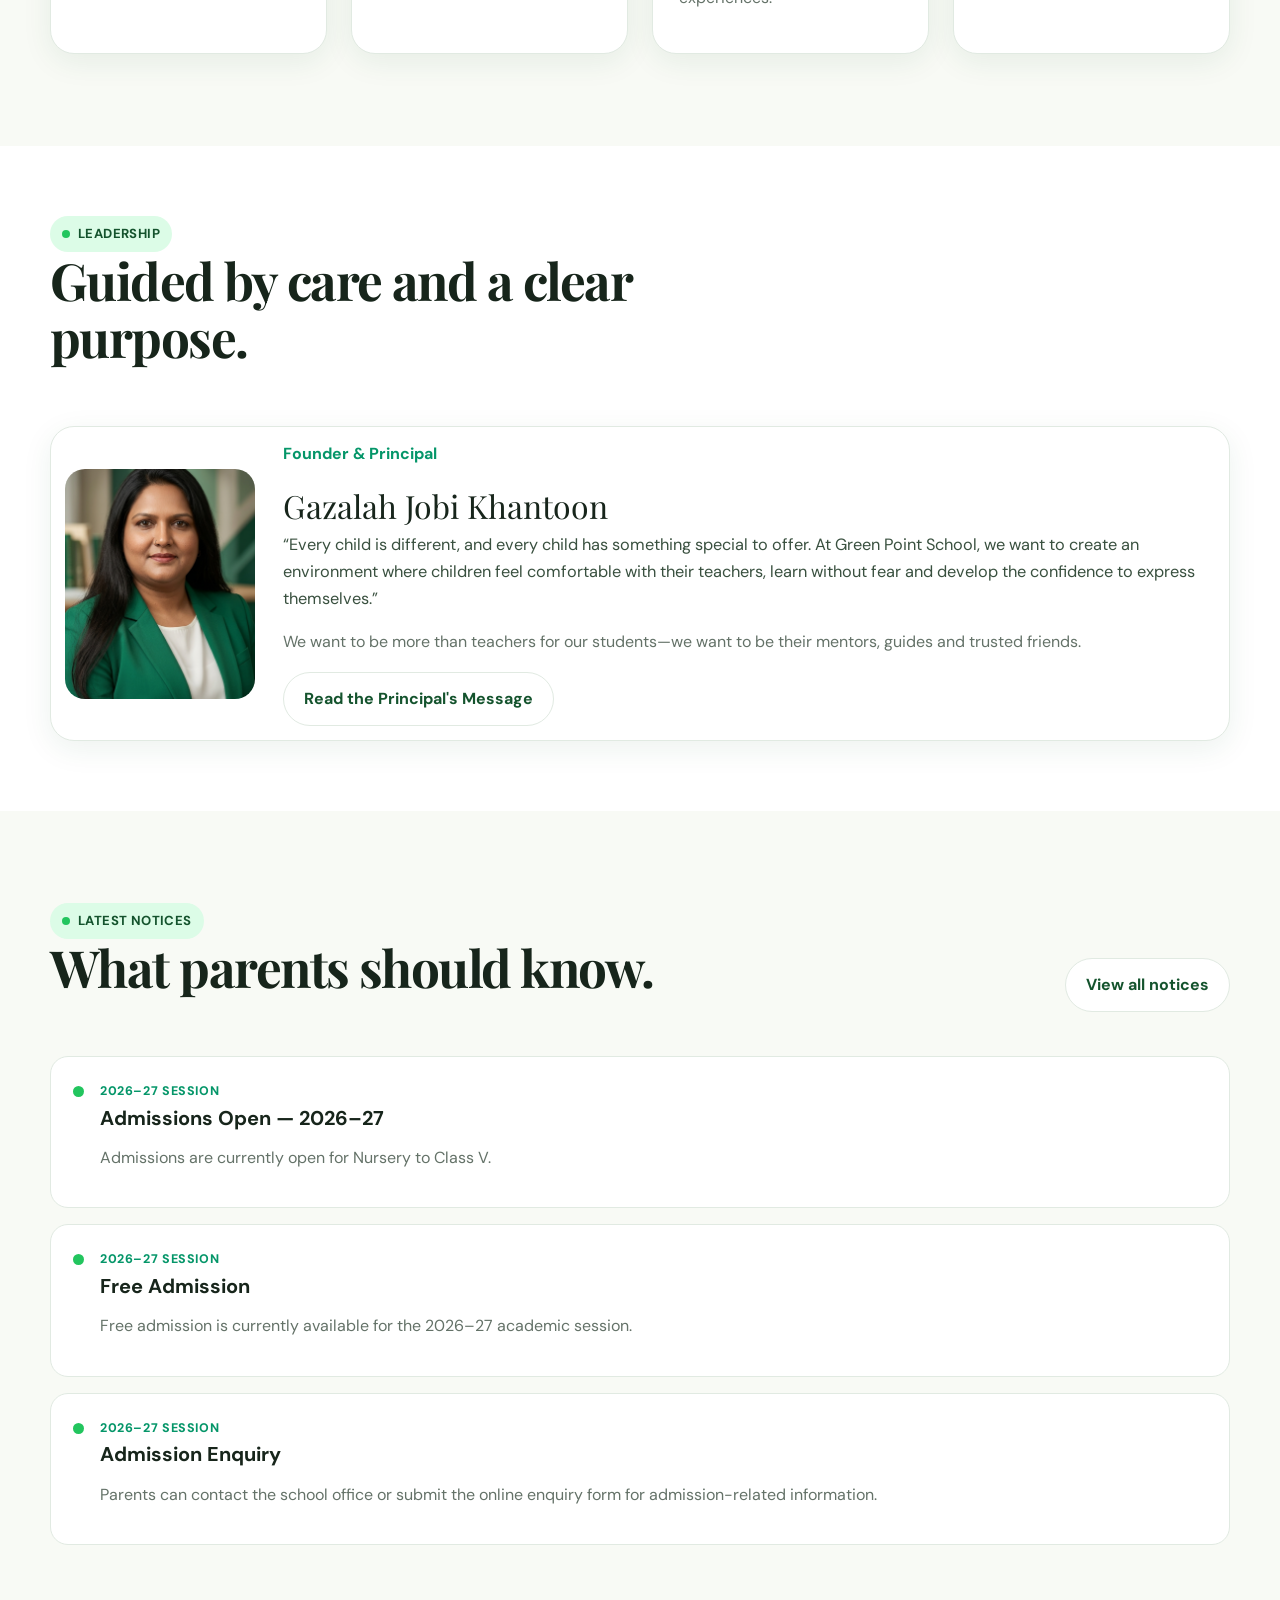
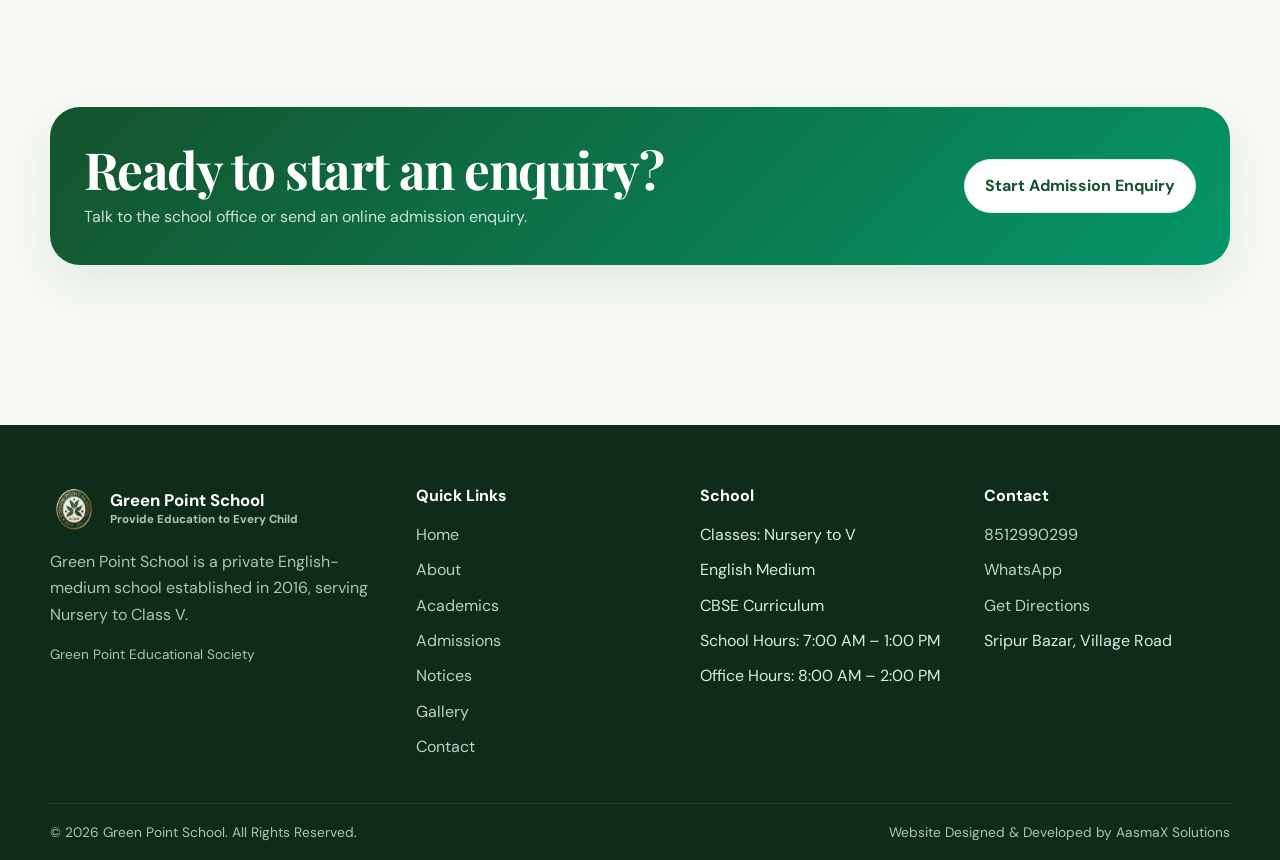
==== commit cf740d2f: "Update index.html" ====
--- a/index.html
+++ b/index.html
@@ -46,9 +46,9 @@
   <div class="footer-col"><h3>Quick Links</h3><div class="footer-links"><a href="index.html">Home</a><a href="about.html">About</a><a href="academics.html">Academics</a><a href="admissions.html">Admissions</a><a href="notices.html">Notices</a><a href="gallery.html">Gallery</a><a href="contact.html">Contact</a></div></div>
   <div class="footer-col"><h3>School</h3><div class="footer-links"><span>Classes: Nursery to V</span><span>English Medium</span><span>CBSE Curriculum</span><span>School Hours: 7:00 AM – 1:00 PM</span><span>Office Hours: 8:00 AM – 2:00 PM</span></div></div>
   <div class="footer-col"><h3>Contact</h3><div class="footer-links"><a href="tel:+918512990299">8512990299</a><a href="https://wa.me/918512990299?text=Hello%2C%20I%20would%20like%20to%20enquire%20about%20Green%20Point%20School." target="_blank" rel="noopener">WhatsApp</a><a href="https://maps.app.goo.gl/cRC63oE7Xz1ttRHz8" target="_blank" rel="noopener">Get Directions</a><span>Sripur Bazar, Village Road</span></div></div>
-</div><div class="container footer-bottom"><span>© <span data-current-year>2026</span> Green Point School. All Rights Reserved.</span><span>Green Point Educational Society</span></div></footer>
+</div><div class="container footer-bottom"><span>© <span data-current-year>2026</span> Green Point School. All Rights Reserved.</span><span>Website Designed & Developed by AasmaX Solutions</span></div></footer>
 <div class="floating-actions" aria-label="Quick contact"><a class="float-btn float-wa" href="https://wa.me/918512990299?text=Hello%2C%20I%20would%20like%20to%20enquire%20about%20Green%20Point%20School." target="_blank" rel="noopener" aria-label="Chat on WhatsApp"><svg viewBox="0 0 24 24" fill="none" stroke="currentColor" stroke-width="1.8"><path d="M20 4a9.5 9.5 0 0 0-15 11l-2 5 5-2a9.5 9.5 0 0 0 12-14Z"/><path d="M8 8.5c.4-.8 1-.8 1.4-.6l1 .7c.3.2.4.5.2.9l-.4.8c.6 1 1.4 1.8 2.5 2.4l.7-.4c.4-.2.7-.1.9.2l.7 1c.3.4.2 1-.6 1.4"/></svg></a><a class="float-btn float-call" href="tel:+918512990299" aria-label="Call Green Point School"><svg viewBox="0 0 24 24" fill="none" stroke="currentColor" stroke-width="1.8"><path d="M22 16.9v3a2 2 0 0 1-2.2 2 19.8 19.8 0 0 1-8.6-3.1 19.5 19.5 0 0 1-6-6A19.8 19.8 0 0 1 2.1 4.2 2 2 0 0 1 4.1 2h3a2 2 0 0 1 2 1.7l.5 2.8a2 2 0 0 1-.6 1.8L7.7 9.6a16 16 0 0 0 6.7 6.7l1.3-1.3a2 2 0 0 1 1.8-.6l2.8.5A2 2 0 0 1 22 16.9Z"/></svg></a></div>
 
 <script src="js/config.js"></script><script src="js/script.js"></script>
 </body>
-</html>+</html>
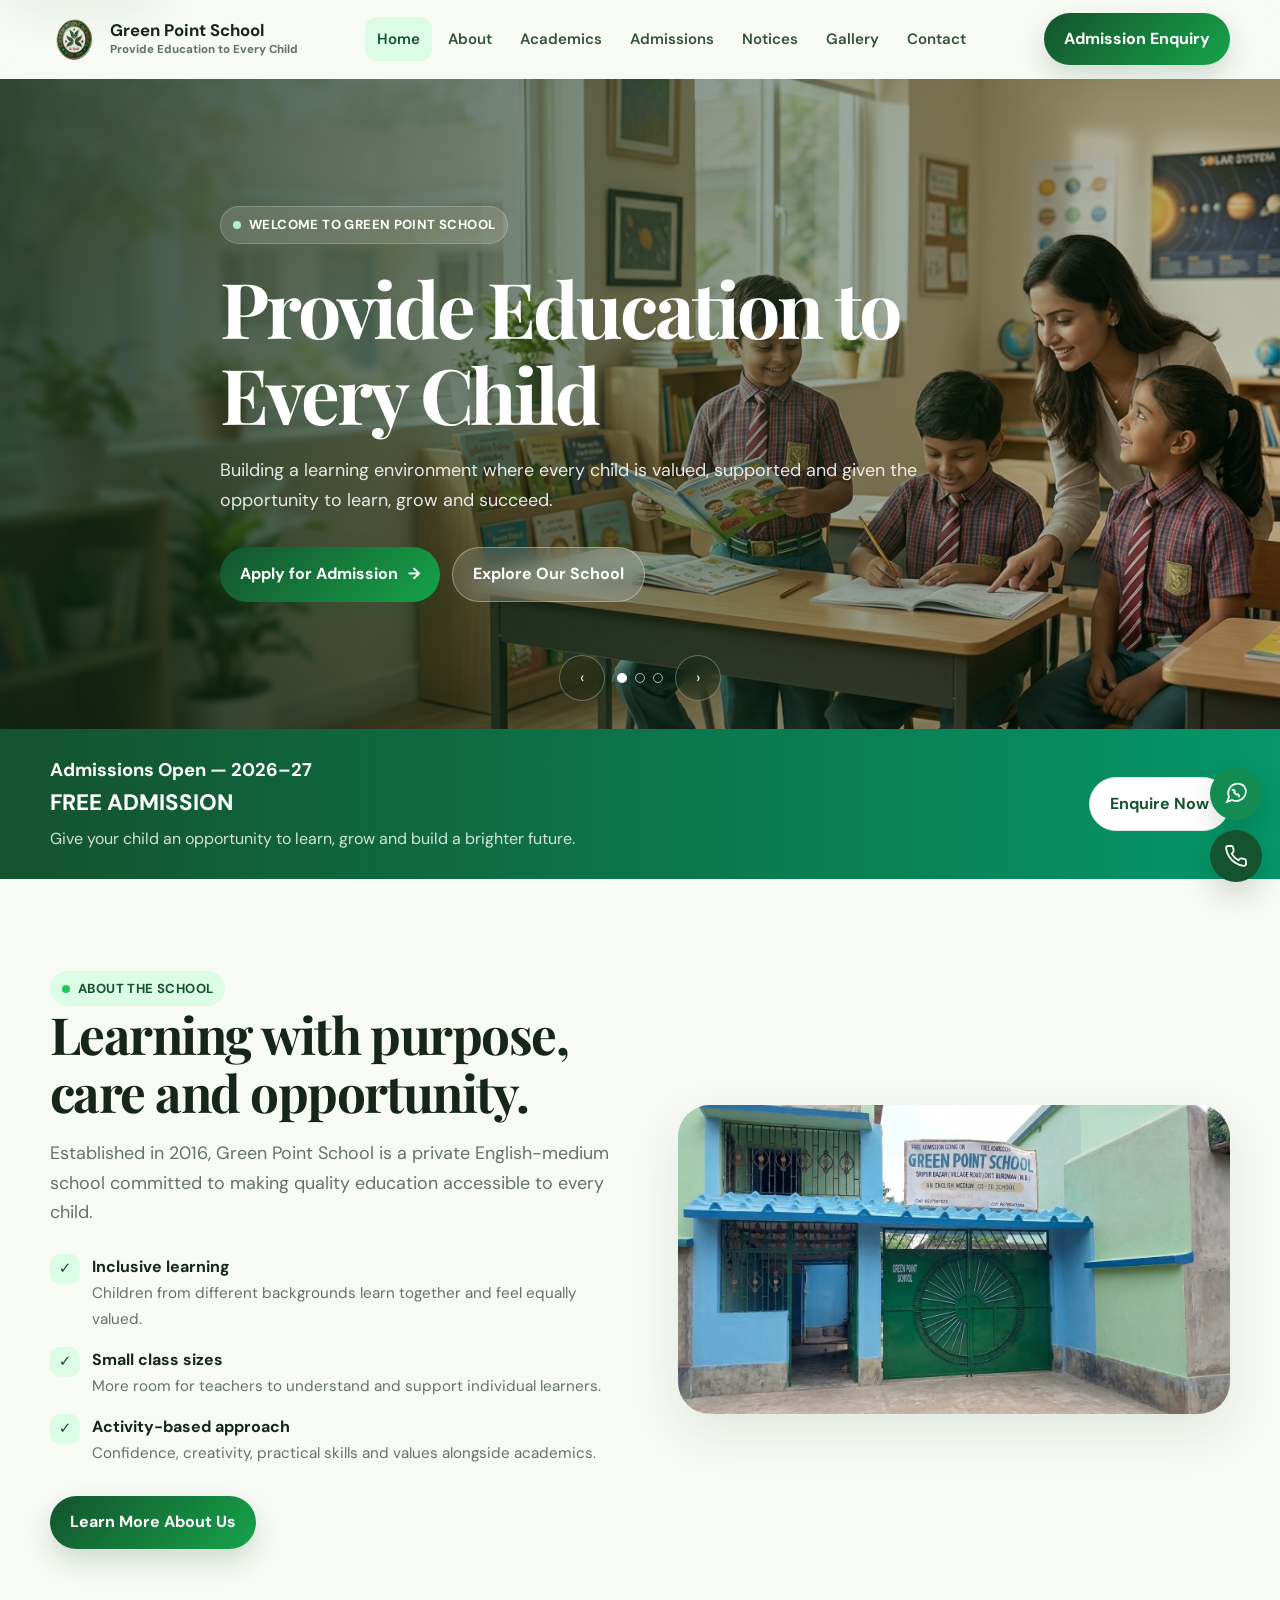
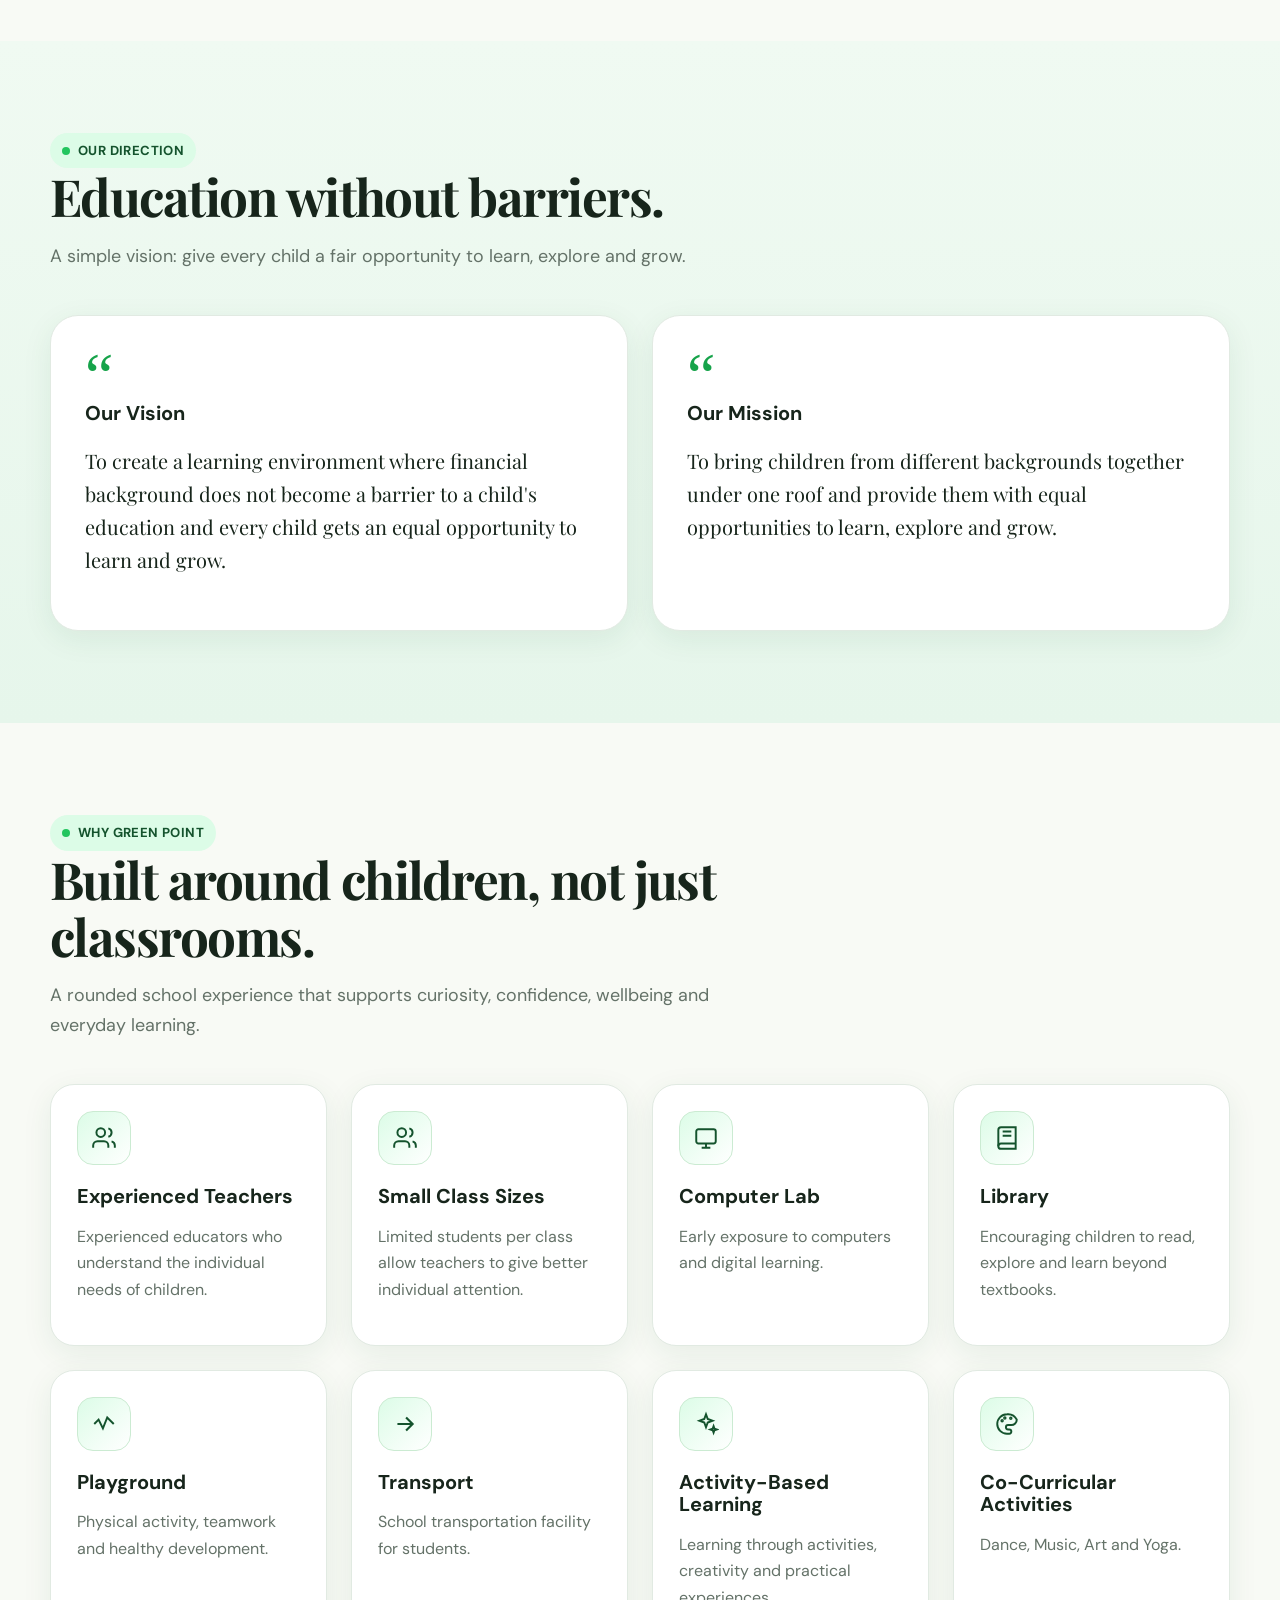
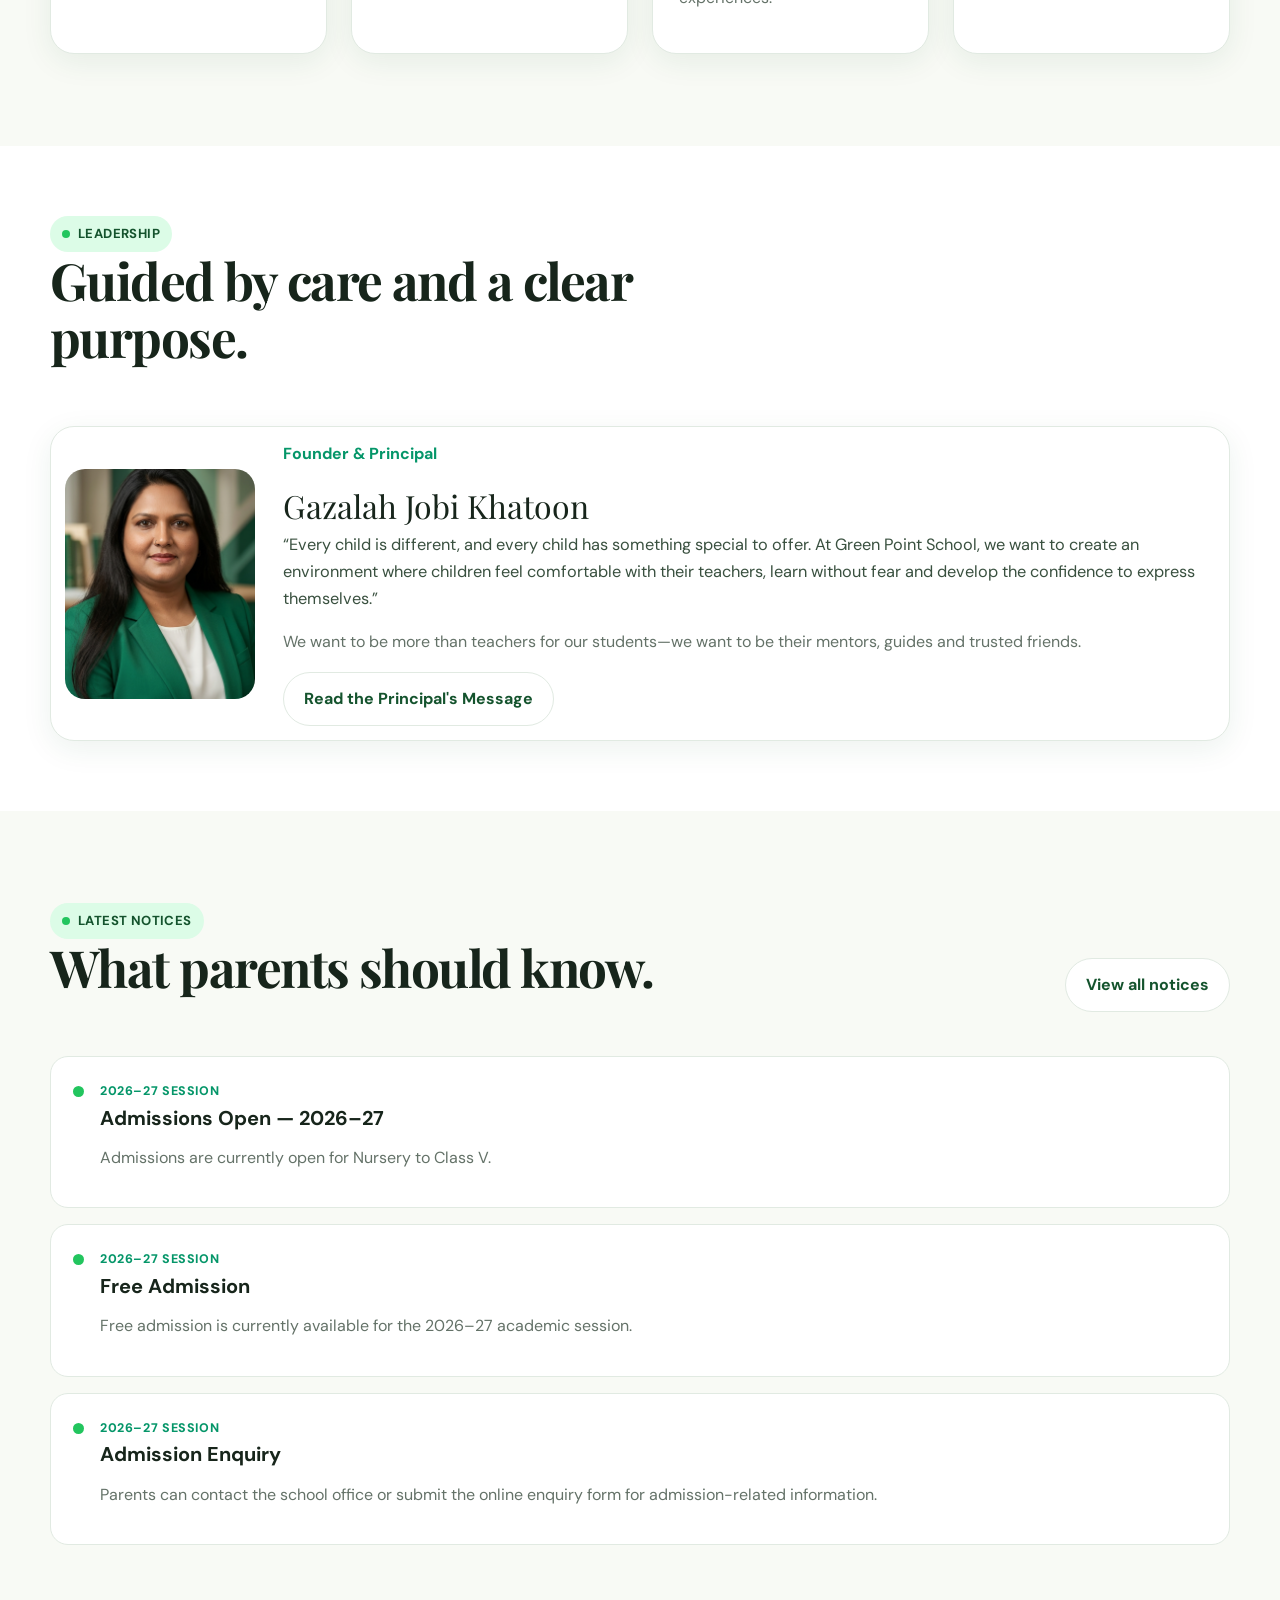
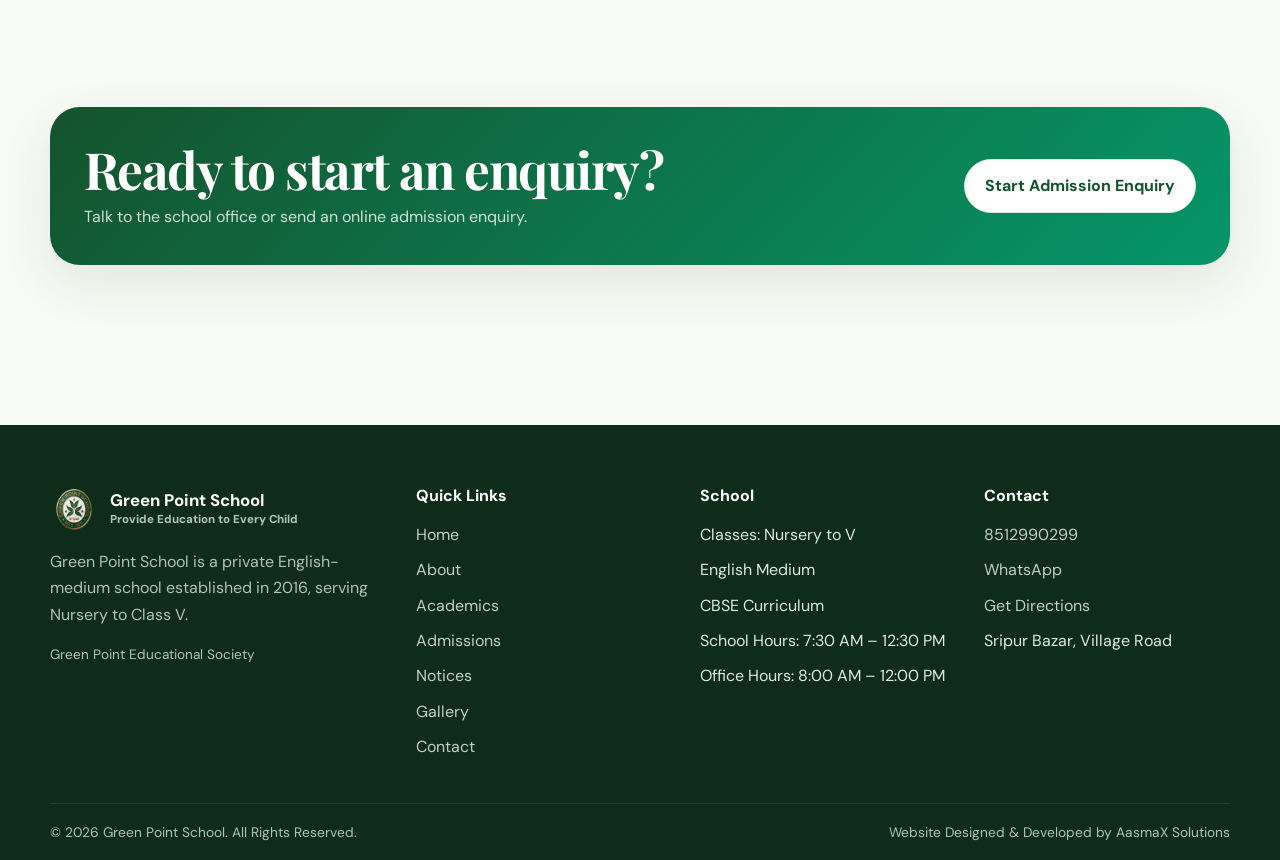
==== commit 0bd9c992: "Update index.html" ====
--- a/index.html
+++ b/index.html
@@ -36,7 +36,7 @@
 <section class="section"><div class="container split"><div class="reveal"><span class="eyebrow">About the school</span><h2>Learning with purpose, care and opportunity.</h2><p class="lead">Established in 2016, Green Point School is a private English-medium school committed to making quality education accessible to every child.</p><div class="kicker-list"><div class="kicker-item"><span class="check">✓</span><div><strong>Inclusive learning</strong><span>Children from different backgrounds learn together and feel equally valued.</span></div></div><div class="kicker-item"><span class="check">✓</span><div><strong>Small class sizes</strong><span>More room for teachers to understand and support individual learners.</span></div></div><div class="kicker-item"><span class="check">✓</span><div><strong>Activity-based approach</strong><span>Confidence, creativity, practical skills and values alongside academics.</span></div></div></div><a class="btn btn-primary" href="about.html">Learn More About Us</a></div><div class="split-image reveal"><img src="assets/images/school.jpg" alt="Illustrated placeholder for the Green Point School campus"></div></div></section>
 <section class="section vision"><div class="container"><div class="section-head"><div class="copy"><span class="eyebrow">Our direction</span><h2>Education without barriers.</h2><p class="lead">A simple vision: give every child a fair opportunity to learn, explore and grow.</p></div></div><div class="grid grid-2"><div class="quote-card reveal"><div class="quote-mark">“</div><h3>Our Vision</h3><p>To create a learning environment where financial background does not become a barrier to a child's education and every child gets an equal opportunity to learn and grow.</p></div><div class="quote-card reveal"><div class="quote-mark">“</div><h3>Our Mission</h3><p>To bring children from different backgrounds together under one roof and provide them with equal opportunities to learn, explore and grow.</p></div></div></div></section>
 <section class="section"><div class="container"><div class="section-head"><div class="copy"><span class="eyebrow">Why Green Point</span><h2>Built around children, not just classrooms.</h2><p class="lead">A rounded school experience that supports curiosity, confidence, wellbeing and everyday learning.</p></div></div><div class="grid grid-4"><article class="card feature-card reveal"><div class="icon-wrap"><svg viewBox="0 0 24 24" fill="none" stroke="currentColor" stroke-width="1.8"><path d="M16 21v-2a4 4 0 0 0-4-4H6a4 4 0 0 0-4 4v2"/><circle cx="9" cy="7" r="4"/><path d="M22 21v-2a4 4 0 0 0-3-3.87M16 3.13a4 4 0 0 1 0 7.75"/></svg></div><h3>Experienced Teachers</h3><p class="muted">Experienced educators who understand the individual needs of children.</p></article><article class="card feature-card reveal"><div class="icon-wrap"><svg viewBox="0 0 24 24" fill="none" stroke="currentColor" stroke-width="1.8"><path d="M16 21v-2a4 4 0 0 0-4-4H6a4 4 0 0 0-4 4v2"/><circle cx="9" cy="7" r="4"/><path d="M22 21v-2a4 4 0 0 0-3-3.87M16 3.13a4 4 0 0 1 0 7.75"/></svg></div><h3>Small Class Sizes</h3><p class="muted">Limited students per class allow teachers to give better individual attention.</p></article><article class="card feature-card reveal"><div class="icon-wrap"><svg viewBox="0 0 24 24" fill="none" stroke="currentColor" stroke-width="1.8"><rect x="3" y="4" width="18" height="13" rx="2"/><path d="M8 21h8M12 17v4"/></svg></div><h3>Computer Lab</h3><p class="muted">Early exposure to computers and digital learning.</p></article><article class="card feature-card reveal"><div class="icon-wrap"><svg viewBox="0 0 24 24" fill="none" stroke="currentColor" stroke-width="1.8"><path d="M4 19.5A2.5 2.5 0 0 1 6.5 17H20"/><path d="M6.5 2H20v20H6.5A2.5 2.5 0 0 1 4 19.5v-15A2.5 2.5 0 0 1 6.5 2Z"/><path d="M8 6h8M8 10h8"/></svg></div><h3>Library</h3><p class="muted">Encouraging children to read, explore and learn beyond textbooks.</p></article><article class="card feature-card reveal"><div class="icon-wrap"><svg viewBox="0 0 24 24" fill="none" stroke="currentColor" stroke-width="1.8"><path d="m3 12 4-4 4 8 4-10 6 6"/></svg></div><h3>Playground</h3><p class="muted">Physical activity, teamwork and healthy development.</p></article><article class="card feature-card reveal"><div class="icon-wrap"><svg viewBox="0 0 24 24" fill="none" stroke="currentColor" stroke-width="2"><path d="M5 12h14M13 6l6 6-6 6"/></svg></div><h3>Transport</h3><p class="muted">School transportation facility for students.</p></article><article class="card feature-card reveal"><div class="icon-wrap"><svg viewBox="0 0 24 24" fill="none" stroke="currentColor" stroke-width="1.8"><path d="m12 3 1.6 4.4L18 9l-4.4 1.6L12 15l-1.6-4.4L6 9l4.4-1.6L12 3Z"/><path d="m19 14 .8 2.2L22 17l-2.2.8L19 20l-.8-2.2L16 17l2.2-.8L19 14Z"/></svg></div><h3>Activity-Based Learning</h3><p class="muted">Learning through activities, creativity and practical experiences.</p></article><article class="card feature-card reveal"><div class="icon-wrap"><svg viewBox="0 0 24 24" fill="none" stroke="currentColor" stroke-width="1.8"><path d="M12 3a9 9 0 1 0 0 18h2a2 2 0 1 0 0-4h-1a2 2 0 0 1 0-4h3a5 5 0 0 0 5-5 9 9 0 0 0-9-5Z"/><circle cx="7.5" cy="9" r=".7"/><circle cx="10" cy="6.5" r=".7"/><circle cx="15.5" cy="6.7" r=".7"/></svg></div><h3>Co-Curricular Activities</h3><p class="muted">Dance, Music, Art and Yoga.</p></article></div></div></section>
-<section class="section section-tight surface"><div class="container"><div class="section-head"><div class="copy"><span class="eyebrow">Leadership</span><h2>Guided by care and a clear purpose.</h2></div></div><article class="card person-card reveal"><img src="assets/images/principal.jpg" alt="Illustrated placeholder portrait of Gazalah Jobi Khantoon"><div><div class="role">Founder & Principal</div><div class="name">Gazalah Jobi Khantoon</div><blockquote>“Every child is different, and every child has something special to offer. At Green Point School, we want to create an environment where children feel comfortable with their teachers, learn without fear and develop the confidence to express themselves.”</blockquote><p class="muted">We want to be more than teachers for our students—we want to be their mentors, guides and trusted friends.</p><a class="btn btn-outline" href="about.html#principal">Read the Principal's Message</a></div></article></div></section>
+<section class="section section-tight surface"><div class="container"><div class="section-head"><div class="copy"><span class="eyebrow">Leadership</span><h2>Guided by care and a clear purpose.</h2></div></div><article class="card person-card reveal"><img src="assets/images/principal.jpg" alt="Illustrated placeholder portrait of Gazalah Jobi Khantoon"><div><div class="role">Founder & Principal</div><div class="name">Gazalah Jobi Khatoon</div><blockquote>“Every child is different, and every child has something special to offer. At Green Point School, we want to create an environment where children feel comfortable with their teachers, learn without fear and develop the confidence to express themselves.”</blockquote><p class="muted">We want to be more than teachers for our students—we want to be their mentors, guides and trusted friends.</p><a class="btn btn-outline" href="about.html#principal">Read the Principal's Message</a></div></article></div></section>
 <section class="section"><div class="container"><div class="section-head"><div class="copy"><span class="eyebrow">Latest notices</span><h2>What parents should know.</h2></div><a class="btn btn-outline" href="notices.html">View all notices</a></div><div class="notice-list"><article class="notice reveal"><span class="dot" aria-hidden="true"></span><div><time>2026–27 Session</time><h3>Admissions Open — 2026–27</h3><p class="muted">Admissions are currently open for Nursery to Class V.</p></div></article><article class="notice reveal"><span class="dot" aria-hidden="true"></span><div><time>2026–27 Session</time><h3>Free Admission</h3><p class="muted">Free admission is currently available for the 2026–27 academic session.</p></div></article><article class="notice reveal"><span class="dot" aria-hidden="true"></span><div><time>2026–27 Session</time><h3>Admission Enquiry</h3><p class="muted">Parents can contact the school office or submit the online enquiry form for admission-related information.</p></div></article></div></div></section>
 <section class="section-tight"><div class="container cta-band"><div><h2>Ready to start an enquiry?</h2><p>Talk to the school office or send an online admission enquiry.</p></div><a class="btn btn-outline" href="admissions.html#enquiry">Start Admission Enquiry</a></div></section>
 </main>
@@ -44,7 +44,7 @@
 <footer class="site-footer"><div class="container footer-top">
   <div class="footer-brand"><a class="brand" href="index.html"><img src="assets/images/logo.png" alt="Green Point School logo"><span class="brand-text"><strong style="color:#fff">Green Point School</strong><span style="color:#AFC3B6">Provide Education to Every Child</span></span></a><p>Green Point School is a private English-medium school established in 2016, serving Nursery to Class V.</p><p class="social-note">Green Point Educational Society</p></div>
   <div class="footer-col"><h3>Quick Links</h3><div class="footer-links"><a href="index.html">Home</a><a href="about.html">About</a><a href="academics.html">Academics</a><a href="admissions.html">Admissions</a><a href="notices.html">Notices</a><a href="gallery.html">Gallery</a><a href="contact.html">Contact</a></div></div>
-  <div class="footer-col"><h3>School</h3><div class="footer-links"><span>Classes: Nursery to V</span><span>English Medium</span><span>CBSE Curriculum</span><span>School Hours: 7:00 AM – 1:00 PM</span><span>Office Hours: 8:00 AM – 2:00 PM</span></div></div>
+  <div class="footer-col"><h3>School</h3><div class="footer-links"><span>Classes: Nursery to V</span><span>English Medium</span><span>CBSE Curriculum</span><span>School Hours: 7:30 AM – 12:30 PM</span><span>Office Hours: 8:00 AM – 12:00 PM</span></div></div>
   <div class="footer-col"><h3>Contact</h3><div class="footer-links"><a href="tel:+918512990299">8512990299</a><a href="https://wa.me/918512990299?text=Hello%2C%20I%20would%20like%20to%20enquire%20about%20Green%20Point%20School." target="_blank" rel="noopener">WhatsApp</a><a href="https://maps.app.goo.gl/cRC63oE7Xz1ttRHz8" target="_blank" rel="noopener">Get Directions</a><span>Sripur Bazar, Village Road</span></div></div>
 </div><div class="container footer-bottom"><span>© <span data-current-year>2026</span> Green Point School. All Rights Reserved.</span><span>Website Designed & Developed by AasmaX Solutions</span></div></footer>
 <div class="floating-actions" aria-label="Quick contact"><a class="float-btn float-wa" href="https://wa.me/918512990299?text=Hello%2C%20I%20would%20like%20to%20enquire%20about%20Green%20Point%20School." target="_blank" rel="noopener" aria-label="Chat on WhatsApp"><svg viewBox="0 0 24 24" fill="none" stroke="currentColor" stroke-width="1.8"><path d="M20 4a9.5 9.5 0 0 0-15 11l-2 5 5-2a9.5 9.5 0 0 0 12-14Z"/><path d="M8 8.5c.4-.8 1-.8 1.4-.6l1 .7c.3.2.4.5.2.9l-.4.8c.6 1 1.4 1.8 2.5 2.4l.7-.4c.4-.2.7-.1.9.2l.7 1c.3.4.2 1-.6 1.4"/></svg></a><a class="float-btn float-call" href="tel:+918512990299" aria-label="Call Green Point School"><svg viewBox="0 0 24 24" fill="none" stroke="currentColor" stroke-width="1.8"><path d="M22 16.9v3a2 2 0 0 1-2.2 2 19.8 19.8 0 0 1-8.6-3.1 19.5 19.5 0 0 1-6-6A19.8 19.8 0 0 1 2.1 4.2 2 2 0 0 1 4.1 2h3a2 2 0 0 1 2 1.7l.5 2.8a2 2 0 0 1-.6 1.8L7.7 9.6a16 16 0 0 0 6.7 6.7l1.3-1.3a2 2 0 0 1 1.8-.6l2.8.5A2 2 0 0 1 22 16.9Z"/></svg></a></div>
